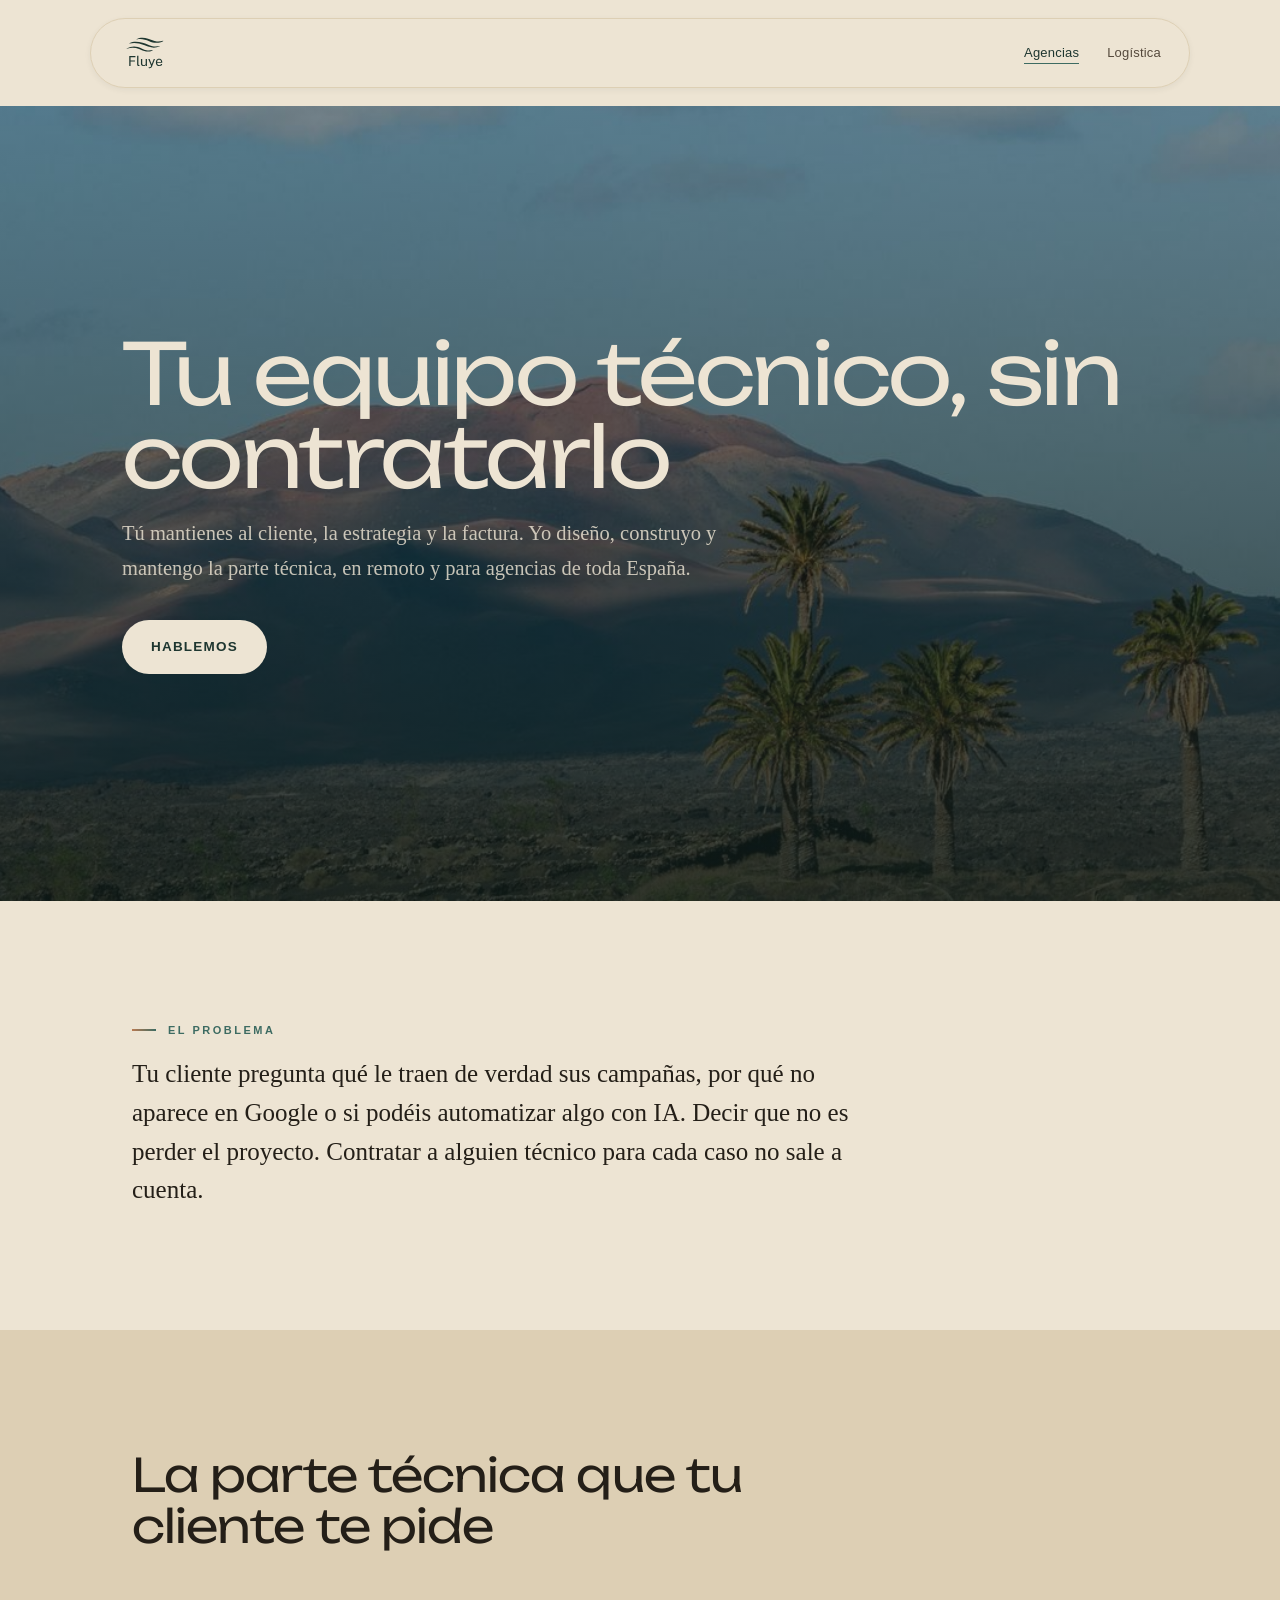
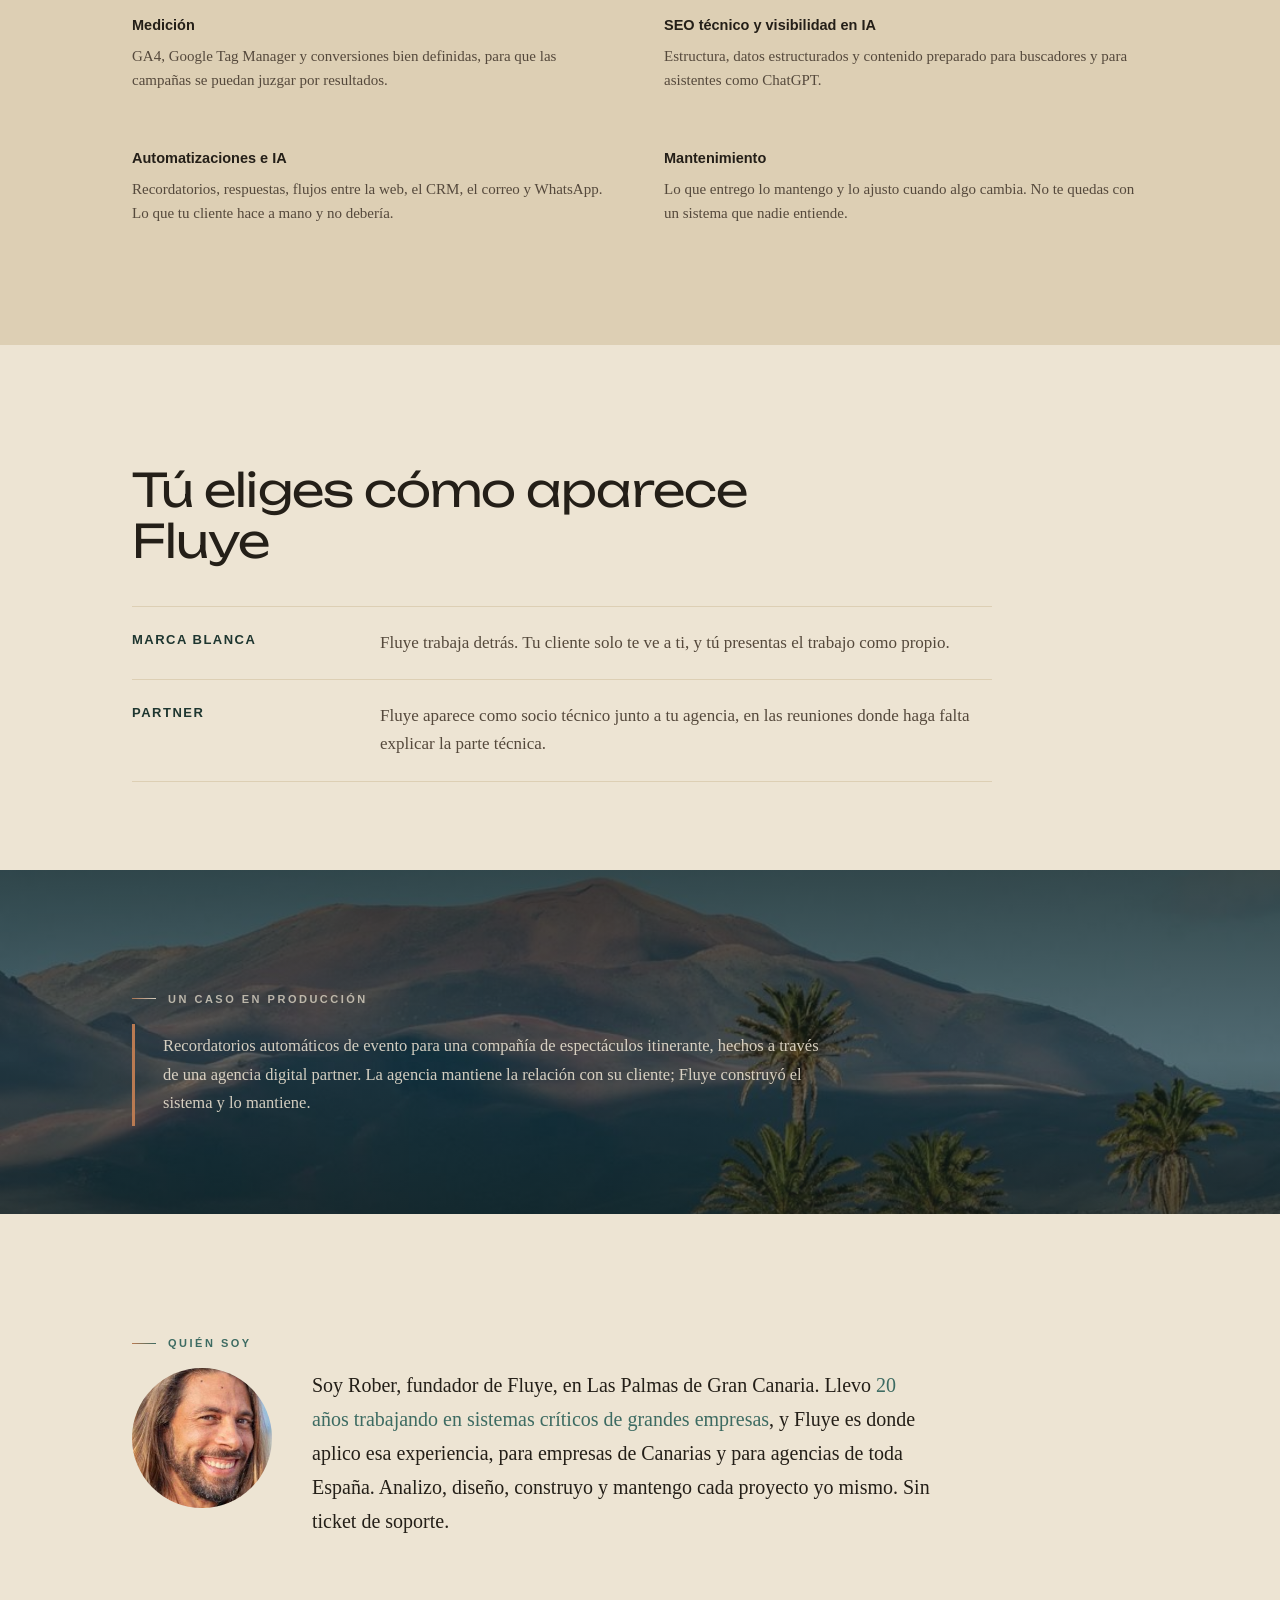
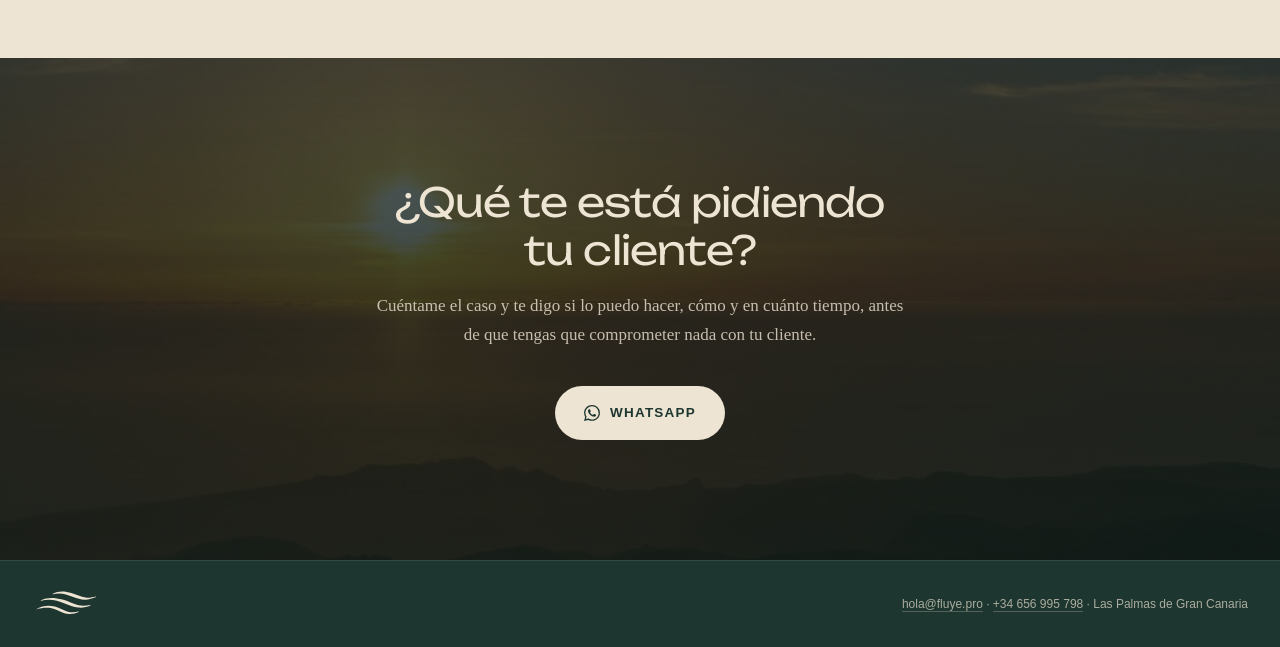
==== agencias/index.html @ 97bd22a1 "Avisos del revisor: sin promesas de vigilancia, WhatsApp de portada neutro, JSON-LD y llms.txt con a" ====
<!DOCTYPE html>
<html lang="es">
<head>
<meta charset="UTF-8">
<meta name="viewport" content="width=device-width, initial-scale=1.0">
<title>Partner técnico para agencias digitales · Fluye</title>
<meta name="description" content="Fluye es el partner técnico de agencias digitales de toda España: medición, SEO técnico, automatizaciones e IA para tus clientes, en marca blanca o como socio. Tú mantienes al cliente y la factura.">
<link rel="canonical" href="https://fluye.pro/agencias/">
<meta property="og:type" content="website">
<meta property="og:locale" content="es_ES">
<meta property="og:site_name" content="Fluye">
<meta property="og:title" content="Partner técnico para agencias digitales · Fluye">
<meta property="og:description" content="Fluye es el partner técnico de agencias digitales de toda España: medición, SEO técnico, automatizaciones e IA para tus clientes, en marca blanca o como socio. Tú mantienes al cliente y la factura.">
<meta property="og:url" content="https://fluye.pro/agencias/">
<meta property="og:image" content="https://fluye.pro/assets/fluye_og_1200x630.jpg">
<meta name="twitter:card" content="summary_large_image">
<meta name="twitter:title" content="Partner técnico para agencias digitales · Fluye">
<meta name="twitter:description" content="Fluye es el partner técnico de agencias digitales de toda España: medición, SEO técnico, automatizaciones e IA para tus clientes, en marca blanca o como socio. Tú mantienes al cliente y la factura.">
<meta name="twitter:image" content="https://fluye.pro/assets/fluye_og_1200x630.jpg">
<script type="application/ld+json">
{
  "@context": "https://schema.org",
  "@graph": [
    {
      "@type": "ProfessionalService",
      "@id": "https://fluye.pro/#fluye",
      "name": "Fluye",
      "url": "https://fluye.pro/",
      "email": "hola@fluye.pro",
      "telephone": "+34656995798",
      "address": {
        "@type": "PostalAddress",
        "addressLocality": "Las Palmas de Gran Canaria",
        "addressRegion": "Las Palmas",
        "addressCountry": "ES"
      },
      "areaServed": [
        { "@type": "City", "name": "Las Palmas de Gran Canaria" },
        { "@type": "Country", "name": "España" }
      ],
      "founder": {
        "@type": "Person",
        "name": "Rober",
        "jobTitle": "Fundador"
      },
      "description": "Fluye es socio técnico de agencias digitales de toda España (medición, SEO técnico y automatizaciones para sus clientes, en marca blanca o como socio) y automatiza procesos que dependen de correos, Excel y seguimiento manual para importadores y distribuidores en Las Palmas de Gran Canaria."
    },
    {
      "@type": "WebPage",
      "@id": "https://fluye.pro/agencias/#pagina",
      "url": "https://fluye.pro/agencias/",
      "name": "Partner técnico para agencias digitales · Fluye",
      "description": "Fluye es el partner técnico de agencias digitales de toda España: medición, SEO técnico, automatizaciones e IA para tus clientes, en marca blanca o como socio. Tú mantienes al cliente y la factura.",
      "isPartOf": {
        "@id": "https://fluye.pro/#fluye"
      },
      "inLanguage": "es"
    },
    {
      "@type": "Service",
      "name": "Partner técnico de medición, SEO técnico y automatización para agencias",
      "provider": {
        "@id": "https://fluye.pro/#fluye"
      },
      "audience": {
        "@type": "BusinessAudience",
        "audienceType": "Agencias digitales y creativas"
      },
      "areaServed": { "@type": "Country", "name": "España" },
      "description": "Medición (GA4, Google Tag Manager, conversiones), SEO técnico y visibilidad en buscadores de IA, y automatizaciones e IA para los clientes de una agencia, en marca blanca o como socio técnico. En remoto, para agencias de toda España."
    }
  ]
}
</script>
<link rel="icon" type="image/svg+xml" href="[data-uri]">
<link rel="preload" href="/assets/fonts/unbounded_latin.woff2" as="font" type="font/woff2" crossorigin>
<link rel="stylesheet" href="/assets/fluye.css">
</head>
<body>

<noscript><style>.reveal { opacity: 1; transform: none; } h2.titular .palabra, .hero h1 .palabra { opacity: 1; transform: none; }</style></noscript>

<a href="#contenido" class="skip-link">Saltar al contenido</a>

<!-- ── NAV ── -->
<nav aria-label="Principal">
  <div class="nav-pill">
    <a class="nav-logo" href="/" aria-label="Fluye, inicio">
      <svg viewBox="0 0 203 189" role="img" aria-label="Fluye">
        <g fill="currentColor">
          <path d="M44.56514,141.70276v-36.04199h22.45752l-.0249,4.03809h-17.69678v11.91406h15.90234v3.98828h-15.90234v16.10156h-4.73584Z"/>
          <path d="M79.73409,142.02697c-1.39551,0-2.52148-.19141-3.37695-.57324-.85645-.38184-1.5127-.89746-1.96924-1.5459-.45752-.64746-.76904-1.3916-.93457-2.23047-.1665-.83887-.24951-1.70703-.24951-2.60449v-30.40918h4.56152v29.95996c0,1.29688.25293,2.26855.76025,2.91699.50635.64746,1.2168,1.00488,2.13086,1.07129l1.396.02539v2.99023c-.38281.11621-.78125.21191-1.19678.28711s-.78906.1123-1.12158.1123Z"/>
          <path d="M96.98262,142.2008c-1.34619-.0166-2.61328-.21094-3.80127-.58496s-2.23926-.92676-3.15283-1.6582c-.91406-.73047-1.63281-1.64062-2.15625-2.72852-.52344-1.08887-.78516-2.35547-.78516-3.80176v-17.49707h4.61133v17.02344c0,1.67871.51904,3.04102,1.55762,4.08789s2.60498,1.57031,4.69873,1.57031c1.89404,0,3.41846-.49414,4.57373-1.4834,1.1543-.98828,1.73242-2.46289,1.73242-4.42383v-16.77441h4.58594v25.77246h-3.66406l-.47363-4.93555c-.31543,1.29688-.85156,2.34375-1.60742,3.14062-.75635.79785-1.66211,1.38379-2.7168,1.75781-1.05566.37402-2.18945.55176-3.40234.53516Z"/>
          <path d="M119.01583,149.92834c-1.5127,0-2.83301-.2168-3.96289-.64844v-2.99121l2.6416.0498c.94727.0332,1.73633-.0332,2.36816-.19922.63086-.16602,1.1377-.39062,1.52051-.67285.38184-.2832.67676-.59863.88477-.94727s.37793-.68164.51074-.99707l.89746-2.44238-10.06934-25.14941h4.66016l7.60254,19.88965,7.55273-19.88965h4.51074l-10.8418,27.7168c-.68164,1.62793-1.43359,2.89941-2.25586,3.81348-.82227.91309-1.73633,1.55371-2.74219,1.91895-1.00488.36523-2.09766.54883-3.27734.54883Z"/>
          <path d="M153.51192,142.2008c-2.39258,0-4.50391-.52344-6.33105-1.57031-1.82812-1.0459-3.25684-2.5498-4.28711-4.51074s-1.5459-4.3125-1.5459-7.05371c0-2.70898.46582-5.08496,1.39648-7.12891.92969-2.04395,2.28027-3.63867,4.0498-4.78516,1.76953-1.14746,3.90137-1.7207,6.39355-1.7207,2.42578,0,4.47754.52344,6.15625,1.57031s2.9541,2.52246,3.82617,4.4248,1.30859,4.1582,1.30859,6.7666v1.69531h-18.46973c0,1.62891.27051,3.10352.81055,4.42383.53906,1.32129,1.3584,2.37207,2.45508,3.15332s2.4834,1.17188,4.16211,1.17188c1.64551,0,3.06152-.38281,4.25-1.14648,1.1875-.76465,1.94824-1.87012,2.28027-3.31543h4.33691c-.29883,1.74512-.99316,3.21484-2.08105,4.41211-1.08789,1.19629-2.39258,2.09766-3.91309,2.7041s-3.12012.90918-4.79785.90918ZM146.03438,126.77307h14.00781c0-1.47949-.24902-2.8125-.74805-4.00098-.49805-1.1875-1.25879-2.12695-2.28027-2.81641-1.02246-.68945-2.30566-1.03418-3.85156-1.03418-1.61133,0-2.94922.38574-4.0127,1.1582-1.06348.77344-1.85254,1.76172-2.36816,2.9668-.51465,1.20508-.76367,2.44629-.74707,3.72656Z"/>
        </g>
        <g fill="currentColor">
          <path d="M35.77618,78.96692c15.30048-4.44653,29.79765-4.904,44.59571,1.39702,8.20226,3.40305,16.47227,7.95931,25.64886,8.89701,7.79786.89081,16.25961-.95713,23.23948-4.24321.60704-.28579.30121-1.20825-.35639-1.07513-7.12919,1.44317-15.08687,2.20258-22.1456.64002-10.25359-2.05249-20.0007-9.15128-30.71795-12.03399-14.15573-3.75829-27.98434-1.83209-40.64226,5.39332,0,0-.59244.31766-.401.75522.21359.48821.77916.26974.77916.26974Z"/>
          <path d="M45.52242,59.90968c18.04774-4.83083,35.12309-1.23721,52.50806,5.86421,9.63674,3.83681,19.34563,7.9548,30.14607,9.06051,9.17711,1.04398,19.15415-.94892,27.39561-4.54936.71675-.31313.36271-1.33972-.41259-1.19649-8.4051,1.55272-17.78134,2.34029-26.08359.55547-12.06137-2.35131-23.49293-9.30329-36.09483-12.57986-16.64538-4.27307-32.94312-6.23089-47.89727,1.70458,0,0-.69977.34863-.47723.83591.2483.54368.91578.30502.91578.30502Z"/>
          <path d="M71.66885,45.30294c15.71814-4.44653,30.25268-.08771,45.45468,6.2133,8.42616,3.40305,17.22349,5.88168,26.63524,5.74116,8.05919-.12032,16.77557-2.61758,23.94597-5.90366.62361-.28579.30944-1.20825-.36612-1.07513-7.3238,1.44317-15.57082,3.86303-22.82223,2.30046-10.53348-2.05249-20.67992-6.63661-31.74858-10.07317-13.80895-4.28736-28.48398-5.45334-41.48743,1.77206,0,0-.60861.31766-.41195.75522.21942.48821.80042.26974.80042.26974Z"/>
        </g>
      </svg>
    </a>
    <div class="nav-links">
      <a href="/agencias/" aria-current="page">Agencias</a>
      <a href="/logistica/">Logística</a>
    </div>
  </div>
</nav>

<!-- ── HERO ── -->
<header class="hero hero-agencias hero-sub">
  <div class="wrap hero-grid">
    <h1>Tu equipo técnico, sin contratarlo</h1>
    <p class="lead on-dark">Tú mantienes al cliente, la estrategia y la factura. Yo diseño, construyo y mantengo la parte técnica, en remoto y para agencias de toda España.</p>
    <div class="hero-botones">
      <a href="#contacto" class="btn btn-sobre-oscuro">Hablemos</a>
    </div>
  </div>
</header>

<main id="contenido">

<!-- ── EL PROBLEMA ── -->
<section class="seccion seccion-clara">
  <div class="wrap reveal">
    <h2 class="eyebrow">El problema</h2>
    <p class="problema-texto">Tu cliente pregunta qué le traen de verdad sus campañas, por qué no aparece en Google o si podéis automatizar algo con IA. Decir que no es perder el proyecto. Contratar a alguien técnico para cada caso no sale a cuenta.</p>
  </div>
</section>

<!-- ── QUÉ HACEMOS ── -->
<section class="seccion seccion-elevada" id="que-hacemos">
  <div class="wrap reveal">
    <h2 class="titular">La parte técnica que tu cliente te pide</h2>
    <div class="funciones-lista">
          <div class="funcion-item">
            <h3>Medición</h3>
            <p>GA4, Google Tag Manager y conversiones bien definidas, para que las campañas se puedan juzgar por resultados.</p>
          </div>
          <div class="funcion-item">
            <h3>SEO técnico y visibilidad en IA</h3>
            <p>Estructura, datos estructurados y contenido preparado para buscadores y para asistentes como ChatGPT.</p>
          </div>
          <div class="funcion-item">
            <h3>Automatizaciones e IA</h3>
            <p>Recordatorios, respuestas, flujos entre la web, el CRM, el correo y WhatsApp. Lo que tu cliente hace a mano y no debería.</p>
          </div>
          <div class="funcion-item">
            <h3>Mantenimiento</h3>
            <p>Lo que entrego lo mantengo y lo ajusto cuando algo cambia. No te quedas con un sistema que nadie entiende.</p>
          </div>
    </div>
  </div>
</section>

<!-- ── DOS FORMAS ── -->
<section class="seccion-cerrada seccion-clara">
  <div class="wrap reveal">
    <h2 class="titular">Tú eliges cómo aparece Fluye</h2>
    <div class="modalidades">
      <div class="modalidad"><h3>Marca blanca</h3><p>Fluye trabaja detrás. Tu cliente solo te ve a ti, y tú presentas el trabajo como propio.</p></div>
      <div class="modalidad"><h3>Partner</h3><p>Fluye aparece como socio técnico junto a tu agencia, en las reuniones donde haga falta explicar la parte técnica.</p></div>
    </div>
  </div>
</section>

<!-- ── CASO EN PRODUCCIÓN ── -->
<section class="seccion-cerrada seccion-elevada fondo-timanfaya">
  <div class="wrap reveal">
    <h2 class="eyebrow on-dark">Un caso en producción</h2>
    <div class="b2b-card">
      <p>Recordatorios automáticos de evento para una compañía de espectáculos itinerante, hechos a través de una agencia digital partner. La agencia mantiene la relación con su cliente; Fluye construyó el sistema y lo mantiene.</p>
    </div>
  </div>
</section>

<!-- ── QUIÉN SOY ── -->
<section class="seccion seccion-clara">
  <div class="wrap reveal">
    <h2 class="eyebrow">Quién soy</h2>
    <div class="quienes-grid">
      <img class="quienes-foto" src="/assets/rober_fundador.jpg" alt="Rober, fundador de Fluye" width="140" height="140" loading="lazy">
      <div>
        <p class="quienes-texto">Soy Rober, fundador de Fluye, en Las Palmas de Gran Canaria. Llevo <strong>20 años trabajando en sistemas críticos de grandes empresas</strong>, y Fluye es donde aplico esa experiencia, para empresas de Canarias y para agencias de toda España. Analizo, diseño, construyo y mantengo cada proyecto yo mismo. Sin ticket de soporte.</p>
      </div>
    </div>
  </div>
</section>

<!-- ── CTA FINAL ── -->
<section class="seccion seccion-oscura cta-final" id="contacto">
  <div class="wrap cta-final-inner reveal">
    <h2>¿Qué te está pidiendo tu cliente?</h2>
    <p>Cuéntame el caso y te digo si lo puedo hacer, cómo y en cuánto tiempo, antes de que tengas que comprometer nada con tu cliente.</p>
    <div class="cta-botones">
      <a href="https://wa.me/34656995798?text=Hola%20Rober%2C%20tengo%20una%20agencia%20y%20vengo%20de%20la%20p%C3%A1gina%20de%20agencias%20de%20Fluye.%20Me%20interesa%20la%20parte%20de%3A%20" class="btn btn-sobre-oscuro">
        <svg width="16" height="16" viewBox="0 0 24 24" fill="currentColor"><path d="M17.472 14.382c-.297-.149-1.758-.867-2.03-.967-.273-.099-.471-.148-.67.15-.197.297-.767.966-.94 1.164-.173.199-.347.223-.644.075-.297-.15-1.255-.463-2.39-1.475-.883-.788-1.48-1.761-1.653-2.059-.173-.297-.018-.458.13-.606.134-.133.298-.347.446-.52.149-.174.198-.298.298-.497.099-.198.05-.371-.025-.52-.075-.149-.669-1.612-.916-2.207-.242-.579-.487-.5-.669-.51-.173-.008-.371-.01-.57-.01-.198 0-.52.074-.792.372-.272.297-1.04 1.016-1.04 2.479 0 1.462 1.065 2.875 1.213 3.074.149.198 2.096 3.2 5.077 4.487.709.306 1.262.489 1.694.625.712.227 1.36.195 1.871.118.571-.085 1.758-.719 2.006-1.413.248-.694.248-1.289.173-1.413-.074-.124-.272-.198-.57-.347m-5.421 7.403h-.004a9.87 9.87 0 01-5.031-1.378l-.361-.214-3.741.982.998-3.648-.235-.374a9.86 9.86 0 01-1.51-5.26c.001-5.45 4.436-9.884 9.888-9.884 2.64 0 5.122 1.03 6.988 2.898a9.825 9.825 0 012.893 6.994c-.003 5.45-4.437 9.884-9.885 9.884m8.413-18.297A11.815 11.815 0 0012.05 0C5.495 0 .16 5.335.157 11.892c0 2.096.547 4.142 1.588 5.945L.057 24l6.305-1.654a11.882 11.882 0 005.683 1.448h.005c6.554 0 11.89-5.335 11.893-11.893a11.821 11.821 0 00-3.48-8.413Z"/></svg>
        WhatsApp
      </a>
    </div>
  </div>
</section>

</main>

<!-- ── FOOTER ── -->
<footer>
  <div class="footer-marca">
    <div class="footer-logo">
      <svg viewBox="25 38 150 58" role="img" aria-label="Fluye">
        <g fill="currentColor">
          <path d="M35.77618,78.96692c15.30048-4.44653,29.79765-4.904,44.59571,1.39702,8.20226,3.40305,16.47227,7.95931,25.64886,8.89701,7.79786.89081,16.25961-.95713,23.23948-4.24321.60704-.28579.30121-1.20825-.35639-1.07513-7.12919,1.44317-15.08687,2.20258-22.1456.64002-10.25359-2.05249-20.0007-9.15128-30.71795-12.03399-14.15573-3.75829-27.98434-1.83209-40.64226,5.39332,0,0-.59244.31766-.401.75522.21359.48821.77916.26974.77916.26974Z"/>
          <path d="M45.52242,59.90968c18.04774-4.83083,35.12309-1.23721,52.50806,5.86421,9.63674,3.83681,19.34563,7.9548,30.14607,9.06051,9.17711,1.04398,19.15415-.94892,27.39561-4.54936.71675-.31313.36271-1.33972-.41259-1.19649-8.4051,1.55272-17.78134,2.34029-26.08359.55547-12.06137-2.35131-23.49293-9.30329-36.09483-12.57986-16.64538-4.27307-32.94312-6.23089-47.89727,1.70458,0,0-.69977.34863-.47723.83591.2483.54368.91578.30502.91578.30502Z"/>
          <path d="M71.66885,45.30294c15.71814-4.44653,30.25268-.08771,45.45468,6.2133,8.42616,3.40305,17.22349,5.88168,26.63524,5.74116,8.05919-.12032,16.77557-2.61758,23.94597-5.90366.62361-.28579.30944-1.20825-.36612-1.07513-7.3238,1.44317-15.57082,3.86303-22.82223,2.30046-10.53348-2.05249-20.67992-6.63661-31.74858-10.07317-13.80895-4.28736-28.48398-5.45334-41.48743,1.77206,0,0-.60861.31766-.41195.75522.21942.48821.80042.26974.80042.26974Z"/>
        </g>
      </svg>
    </div>
  </div>
  <div class="footer-texto">
    <div><a href="mailto:hola@fluye.pro">hola@fluye.pro</a> · <a href="https://wa.me/34656995798?text=Hola%20Rober%2C%20te%20escribo%20desde%20la%20p%C3%A1gina%20de%20agencias%20de%20Fluye.">+34 656 995 798</a> · Las Palmas de Gran Canaria</div>
  </div>
</footer>

<script src="/assets/fluye.js"></script>
</body>
</html>
---- assets/fluye.css ----
/* Unbounded servida desde el propio sitio (7 nov 2026): sin peticiones a
   Google Fonts. Fuente variable; licencia en assets/fonts/OFL.txt. */
@font-face {
  font-family: 'Unbounded';
  font-style: normal;
  font-weight: 300 350;
  font-display: swap;
  src: url(/assets/fonts/unbounded_latin.woff2) format('woff2');
  unicode-range: U+0000-00FF, U+0131, U+0152-0153, U+02BB-02BC, U+02C6, U+02DA, U+02DC, U+0304, U+0308, U+0329, U+2000-206F, U+20AC, U+2122, U+2191, U+2193, U+2212, U+2215, U+FEFF, U+FFFD;
}
@font-face {
  font-family: 'Unbounded';
  font-style: normal;
  font-weight: 300 350;
  font-display: swap;
  src: url(/assets/fonts/unbounded_latin_ext.woff2) format('woff2');
  unicode-range: U+0100-02BA, U+02BD-02C5, U+02C7-02CC, U+02CE-02D7, U+02DD-02FF, U+0304, U+0308, U+0329, U+1D00-1DBF, U+1E00-1E9F, U+1EF2-1EFF, U+2020, U+20A0-20AB, U+20AD-20C4, U+2113, U+2C60-2C7F, U+A720-A7FF;
}

* { margin: 0; padding: 0; box-sizing: border-box; }

:root {
  --verde: #3D6B62;
  --verde-oscuro: #1E3630;
  --verde-suave: #6B9186;
  --verde-tenue: #E6EDE8;
  --crema: #EDE4D3;
  --crema-oscuro: #DDCFB4;
  --blanco: #FFFFFF;
  --texto: #241F18;
  --texto-suave: #55493C;
  --sol: #B97A52;
  --sombra: 0 2px 6px rgba(30,54,48,0.06);
  --sombra-alta: 0 14px 32px rgba(30,54,48,0.14);
  --serif: 'Iowan Old Style', 'Palatino Linotype', Palatino, Georgia, 'Times New Roman', serif;
  --sans: -apple-system, 'Segoe UI', Roboto, 'Helvetica Neue', Arial, sans-serif;
  --display: 'Unbounded', var(--sans);
  --radio: 10px;
}

html { scroll-behavior: smooth; }

body {
  font-family: var(--serif);
  background: var(--crema);
  color: var(--texto);
  line-height: 1.65;
  -webkit-font-smoothing: antialiased;
}

img, svg { display: block; max-width: 100%; }
a { color: inherit; }

.visually-hidden {
  position: absolute;
  width: 1px; height: 1px;
  overflow: hidden;
  clip: rect(0 0 0 0);
  white-space: nowrap;
}

.skip-link {
  position: absolute;
  top: -48px;
  left: 12px;
  background: var(--verde-oscuro);
  color: var(--crema);
  font-family: var(--sans);
  font-size: 13px;
  padding: 10px 16px;
  border-radius: 8px;
  z-index: 999;
  transition: top 0.2s;
}
.skip-link:focus { top: 12px; }

:focus-visible {
  outline: 2px solid var(--verde-suave);
  outline-offset: 3px;
}

@media (prefers-reduced-motion: reduce) {
  html { scroll-behavior: auto; }
  * { animation-duration: 0.001ms !important; animation-iteration-count: 1 !important; transition-duration: 0.001ms !important; }
}

/* ── REVELADO AL SCROLL ── */
.reveal {
  opacity: 0;
  transform: translateY(18px);
  transition: opacity 0.5s cubic-bezier(0.22, 1, 0.36, 1), transform 0.5s cubic-bezier(0.22, 1, 0.36, 1);
}
.reveal.visible { opacity: 1; transform: translateY(0); }

/* ── UTIL ── */
.eyebrow {
  display: flex;
  align-items: center;
  gap: 12px;
  font-family: var(--sans);
  font-size: 11px;
  font-weight: 700;
  text-transform: uppercase;
  letter-spacing: 2.5px;
  color: var(--verde);
  margin-bottom: 16px;
}
.eyebrow::before {
  content: '';
  display: block;
  width: 24px;
  height: 1.5px;
  flex-shrink: 0;
  background: linear-gradient(90deg, var(--sol), var(--verde));
}
.eyebrow.on-dark { color: rgba(237,228,211,0.72); }
.eyebrow.on-dark::before { background: linear-gradient(90deg, var(--sol), var(--crema)); opacity: 0.85; }

.wrap {
  max-width: 1080px;
  margin: 0 auto;
  padding: 0 32px;
}

h1, h2, h3 { font-weight: normal; }

h2.titular {
  font-family: var(--display);
  font-weight: 350;
  font-size: clamp(30px, 4vw, 46px);
  line-height: 1.1;
  letter-spacing: -0.02em;
  color: var(--texto);
  max-width: 620px;
}
h2.titular.on-dark { color: var(--crema); }

/* ── ANIMACIÓN DE TEXTO AL HACER SCROLL ── */
/* Los h2.titular se dividen en palabras (ver script al final del body) que se
   revelan con stagger cuando la sección entra en viewport — eco del efecto de
   Anima ("We are your pa..." apareciendo progresivamente). Reutiliza el mismo
   IntersectionObserver que ya movía .reveal, no es un sistema aparte.
   Decisión 12 ago 2026. */
h2.titular .palabra,
.hero h1 .palabra {
  display: inline-block;
  opacity: 0;
  transform: translateY(20px);
  transition: opacity 0.75s cubic-bezier(0.22, 1, 0.36, 1), transform 0.75s cubic-bezier(0.22, 1, 0.36, 1);
}
h2.titular.visible .palabra,
.hero h1.visible .palabra {
  opacity: 1;
  transform: translateY(0);
}

.lead {
  font-family: var(--serif);
  font-size: clamp(18px, 1.7vw, 20.5px);
  color: var(--texto-suave);
  line-height: 1.7;
  max-width: 560px;
  margin-top: 18px;
}
.lead.on-dark { color: rgba(237,228,211,0.82); }

/* ── BOTONES ── */
.btn {
  display: inline-flex;
  align-items: center;
  gap: 10px;
  font-family: var(--sans);
  font-size: 13.5px;
  font-weight: 700;
  text-transform: uppercase;
  letter-spacing: 1.2px;
  padding: 15px 28px;
  border-radius: 999px;
  text-decoration: none;
  border: 1px solid transparent;
  transition: background 0.15s ease, border-color 0.15s ease;
  cursor: pointer;
  white-space: nowrap;
}

.btn-primario {
  background: var(--verde-oscuro);
  color: var(--crema);
}
.btn-primario:hover { background: var(--verde); }

.btn-sobre-oscuro {
  background: var(--crema);
  color: var(--verde-oscuro);
}
.btn-sobre-oscuro:hover { background: #ffffff; }

.btn-fantasma {
  background: transparent;
  color: var(--verde-oscuro);
  border-color: var(--crema-oscuro);
}
.btn-fantasma:hover { border-color: var(--verde); background: var(--verde-tenue); }

.btn-fantasma.on-dark {
  color: var(--crema);
  border-color: rgba(237,228,211,0.3);
}
.btn-fantasma.on-dark:hover { border-color: var(--crema); background: rgba(237,228,211,0.08); }

/* ── NAV ── */
nav {
  position: sticky;
  top: 0;
  z-index: 100;
  padding: 18px 24px;
}

.nav-pill {
  max-width: 1100px;
  margin: 0 auto;
  background: var(--crema);
  border: 1px solid var(--crema-oscuro);
  border-radius: 999px;
  box-shadow: var(--sombra);
  padding: 8px 10px 8px 26px;
  display: flex;
  align-items: center;
  justify-content: space-between;
  gap: 24px;
}

.nav-logo svg { height: 52px; width: auto; color: var(--verde-oscuro); }

.nav-links {
  display: flex;
  align-items: center;
  gap: 28px;
  font-family: var(--sans);
  font-size: 13px;
  letter-spacing: 0.2px;
}
.nav-links a {
  text-decoration: none;
  color: var(--texto-suave);
  transition: color 0.15s ease;
}
.nav-links a:hover { color: var(--verde-oscuro); }


/* ── HERO ── */
/* Foto real de Rober: mar en calma, Orquilla (El Hierro). Origen: 05_fluye/brand/img/orchilla.jpg */
.hero {
  background: url('hero_orchilla.jpg');
  background-size: cover;
  background-position: center 40%;
  /* Llena la pantalla restante bajo el nav (que mide ~105px en escritorio
     tras pasar a píldora flotante el 12 ago con logo más grande; ver el
     ajuste equivalente para el nav más bajo de móvil más abajo), centrado
     verticalmente para que se vea foto arriba y abajo del texto. */
  min-height: calc(100vh - 105px);
  min-height: calc(100svh - 105px);
  display: flex;
  align-items: center;
  padding: 48px 0;
  position: relative;
  overflow: hidden;
}

.hero::after {
  content: '';
  position: absolute;
  inset: 0;
  background: linear-gradient(0deg, rgba(15,28,25,0.82) 0%, rgba(15,28,25,0.58) 55%, rgba(15,28,25,0.42) 100%);
  pointer-events: none;
}

.hero-grid {
  position: relative;
  z-index: 1;
  max-width: 1100px;
}

.hero h1 {
  font-family: var(--display);
  font-weight: 350;
  font-size: clamp(44px, 8.6vw, 122px);
  line-height: 0.98;
  letter-spacing: -0.03em;
  color: var(--crema);
  max-width: 100%;
}

.hero .lead {
  max-width: 620px;
}

/* Pantallas muy bajas (ventana pequeña, portátil en una franja estrecha):
   red de seguridad para que el texto nunca se apriete demasiado. */
@media (max-height: 560px) {
  .hero h1 { font-size: clamp(32px, 6vw, 56px); line-height: 1; }
  .hero .lead { font-size: 15px; margin-top: 10px; }
  .hero-botones { margin-top: 18px; }
}

.hero-botones {
  display: flex;
  gap: 14px;
  flex-wrap: wrap;
  margin-top: 34px;
}

/* ── ANTES / DESPUÉS (visual del hero) ── */
.bandeja {
  background: var(--crema);
  border-radius: 16px;
  box-shadow: var(--sombra-alta);
  max-width: 400px;
  margin: 0 auto;
  overflow: hidden;
}

.bandeja-panel { padding: 26px 28px; }

.bandeja-antes { border-bottom: 1px solid var(--crema-oscuro); }

.bandeja-momento {
  font-family: var(--sans);
  font-size: 10.5px;
  font-weight: 700;
  text-transform: uppercase;
  letter-spacing: 1.8px;
  color: var(--texto-suave);
  opacity: 0.7;
  margin-bottom: 10px;
}

.bandeja-cifra {
  font-family: var(--serif);
  font-size: 23px;
  line-height: 1.3;
  margin-bottom: 16px;
}
.bandeja-antes .bandeja-cifra { color: var(--texto-suave); }
.bandeja-despues .bandeja-cifra { color: var(--verde); }

.bandeja-lista {
  display: flex;
  flex-direction: column;
}

.bandeja-item {
  font-family: var(--sans);
  font-size: 13px;
  color: var(--texto-suave);
  line-height: 1.5;
  padding: 9px 0;
  border-top: 1px solid var(--crema-oscuro);
}
.bandeja-item:first-child { border-top: none; padding-top: 0; }

.bandeja-mas {
  font-family: var(--sans);
  font-size: 11.5px;
  color: var(--texto-suave);
  opacity: 0.55;
  padding-top: 8px;
}

.bandeja-despues .bandeja-item.resuelto { color: var(--verde); }
.bandeja-despues .bandeja-item.pendiente { color: var(--texto); font-weight: 700; }

/* ── SECCIONES ── */
.seccion { padding: 120px 0; }
.seccion-cerrada { padding: 120px 0 88px; }

.seccion-oscura { background: var(--verde-oscuro); }
.seccion-clara { background: var(--crema); }
.seccion-elevada { background: var(--crema-oscuro); }

/* ── PROBLEMA ── */
.problema-texto {
  font-family: var(--serif);
  font-size: clamp(20px, 2.2vw, 25px);
  line-height: 1.55;
  color: var(--texto);
  max-width: 720px;
}

/* ── PARA QUIÉN ── */
.para-quien {
  border-left: 3px solid var(--verde);
  padding: 8px 0 8px 28px;
}
.para-quien p:not(.eyebrow) {
  font-family: var(--serif);
  font-size: 20px;
  color: var(--texto);
  line-height: 1.6;
  max-width: 640px;
}

/* ── CÓMO TRABAJAMOS ── */
/* Foto real de Rober: cascada, Inagua (Gran Canaria). Origen: 05_fluye/brand/img/inagua_cascada.jpg.
   Mismo tratamiento que el hero (foto a sangre completa + overlay oscuro) para romper el tramo
   de secciones de solo texto — decisión 12 ago 2026 tras feedback de Rober de falta de dinamismo. */
.fondo-cascada {
  background: url('cascada_inagua.jpg');
  background-size: cover;
  background-position: center 65%;
  position: relative;
  overflow: hidden;
}
.fondo-cascada::before {
  content: '';
  position: absolute;
  inset: 0;
  background: linear-gradient(180deg, rgba(15,28,25,0.72) 0%, rgba(15,28,25,0.5) 55%, rgba(15,28,25,0.68) 100%);
  pointer-events: none;
}
.fondo-cascada .wrap { position: relative; z-index: 1; }

.pasos-grid {
  display: grid;
  grid-template-columns: repeat(3, 1fr);
  gap: 52px;
  margin-top: 56px;
}

.paso-numero {
  font-family: var(--serif);
  font-size: 56px;
  color: rgba(237,228,211,0.18);
  line-height: 1;
  margin-bottom: 14px;
}

.paso h3 {
  font-family: var(--sans);
  font-size: 12px;
  font-weight: 700;
  text-transform: uppercase;
  letter-spacing: 1.8px;
  color: var(--crema);
  margin-bottom: 10px;
}

.paso p {
  font-family: var(--serif);
  font-size: 15.5px;
  color: rgba(237,228,211,0.8);
  line-height: 1.65;
  max-width: 280px;
}

/* ── CASO CONCRETO: TURISMO ── */
/* Foto real: playa de Papagayo (Lanzarote) — panel lateral, no fondo a sangre completa,
   porque esta sección ya tiene bastante contenido (chips + 4 funciones) y ponerle overlay
   oscuro encima habría obligado a re-oscurecer cada elemento hijo. Decisión 12 ago 2026. */
.turismo-grid {
  display: grid;
  grid-template-columns: 1.15fr 0.85fr;
  gap: 56px;
  align-items: start;
}
.turismo-foto {
  background: url('playa_papagayo.jpg');
  background-size: cover;
  background-position: center;
  aspect-ratio: 4 / 5;
  border-radius: 20px;
  box-shadow: var(--sombra-alta);
}
.chips {
  display: flex;
  flex-wrap: wrap;
  gap: 8px;
  margin: 20px 0 8px;
}
.chip {
  font-family: var(--sans);
  font-size: 12px;
  color: var(--verde);
  border: 1px solid var(--crema-oscuro);
  border-radius: var(--radio);
  padding: 6px 13px;
}

.funciones-lista {
  display: grid;
  grid-template-columns: repeat(2, 1fr);
  gap: 36px 48px;
  margin-top: 44px;
}

.funcion-item { border-top: 1px solid var(--crema-oscuro); padding-top: 18px; }
.funcion-item svg { width: 20px; height: 20px; color: var(--verde); margin-bottom: 12px; }

.funcion-item h3 {
  font-family: var(--sans);
  font-size: 14.5px;
  font-weight: 700;
  color: var(--texto);
  margin-bottom: 6px;
}
.funcion-item p {
  font-family: var(--serif);
  font-size: 15px;
  color: var(--texto-suave);
  line-height: 1.6;
}

/* ── PRICING ── */
.piloto-bloque {
  background: var(--verde-oscuro);
  border-radius: var(--radio);
  padding: 30px 34px;
  margin-bottom: 28px;
  display: flex;
  align-items: center;
  justify-content: space-between;
  gap: 24px;
  flex-wrap: wrap;
}
.piloto-texto h3 {
  font-family: var(--sans);
  font-size: 11px;
  font-weight: 700;
  text-transform: uppercase;
  letter-spacing: 2px;
  color: rgba(237,228,211,0.6);
  margin-bottom: 10px;
}
.piloto-texto p {
  font-family: var(--serif);
  font-size: 16px;
  color: var(--crema);
  line-height: 1.6;
  max-width: 480px;
}
.piloto-precio {
  font-family: var(--sans);
  font-size: 15px;
  font-weight: 700;
  color: var(--crema);
  background: rgba(237,228,211,0.1);
  border: 1px solid rgba(237,228,211,0.22);
  border-radius: var(--radio);
  padding: 12px 22px;
  white-space: nowrap;
}

.pricing-grid {
  display: grid;
  grid-template-columns: repeat(3, 1fr);
  gap: 18px;
}

.tier {
  background: var(--blanco);
  border-radius: var(--radio);
  padding: 30px 26px;
  display: flex;
  flex-direction: column;
  gap: 8px;
  box-shadow: var(--sombra);
}

.tier.destacado {
  background: var(--verde-oscuro);
  position: relative;
}

.tier-badge {
  font-family: var(--sans);
  font-size: 9.5px;
  font-weight: 700;
  text-transform: uppercase;
  letter-spacing: 1.5px;
  color: var(--verde-oscuro);
  background: var(--crema);
  padding: 5px 11px;
  border-radius: 6px;
  display: inline-block;
  width: fit-content;
  margin-bottom: 4px;
}

.tier-nombre {
  font-family: var(--sans);
  font-size: 11px;
  font-weight: 700;
  text-transform: uppercase;
  letter-spacing: 2px;
  color: var(--verde);
}
.tier.destacado .tier-nombre { color: rgba(237,228,211,0.6); }

.tier-setup {
  font-family: var(--serif);
  font-size: 26px;
  color: var(--texto);
  margin-top: 6px;
  line-height: 1;
}
.tier.destacado .tier-setup { color: var(--crema); }

.tier-setup span {
  font-family: var(--sans);
  font-size: 12px;
  color: var(--texto-suave);
}
.tier.destacado .tier-setup span { color: rgba(237,228,211,0.68); }

.tier-mensual {
  font-family: var(--sans);
  font-size: 15px;
  font-weight: 700;
  color: var(--verde);
}
.tier.destacado .tier-mensual { color: var(--crema); }

.tier-para {
  font-family: var(--serif);
  font-size: 13.5px;
  color: var(--texto-suave);
  line-height: 1.55;
  margin-top: 10px;
  padding-top: 12px;
  border-top: 1px solid var(--crema-oscuro);
}
.tier.destacado .tier-para {
  color: rgba(237,228,211,0.72);
  border-top-color: rgba(237,228,211,0.16);
}

.nota-api {
  font-family: var(--sans);
  font-size: 13px;
  color: var(--texto-suave);
  line-height: 1.6;
  margin-top: 26px;
  padding: 16px 20px;
  background: var(--crema-oscuro);
  border-radius: var(--radio);
}

/* ── B2B ── */
.b2b-card {
  border-left: 3px solid var(--verde);
  padding: 8px 0 8px 28px;
}
.b2b-card p {
  font-family: var(--serif);
  font-size: 16.5px;
  color: var(--texto-suave);
  line-height: 1.75;
  max-width: 660px;
}
.b2b-card p + p { margin-top: 14px; }

/* Foto real: Timanfaya (Lanzarote). Mismo tratamiento que .fondo-cascada —
   sección corta (solo eyebrow + card), admite fondo a sangre completa sin
   tener que re-oscurecer media docena de elementos hijo. Decisión 12 ago 2026. */
.fondo-timanfaya {
  background: url('volcan_timanfaya.jpg');
  background-size: cover;
  background-position: center 60%;
  position: relative;
  overflow: hidden;
}
.fondo-timanfaya::before {
  content: '';
  position: absolute;
  inset: 0;
  background: linear-gradient(180deg, rgba(15,28,25,0.75) 0%, rgba(15,28,25,0.55) 55%, rgba(15,28,25,0.72) 100%);
  pointer-events: none;
}
.fondo-timanfaya .wrap { position: relative; z-index: 1; }
.fondo-timanfaya .b2b-card { border-left-color: var(--sol); }
.fondo-timanfaya .b2b-card p { color: rgba(237,228,211,0.88); }

/* ── QUIÉNES SOMOS ── */
.quienes-grid {
  display: grid;
  grid-template-columns: auto 1fr;
  gap: 40px;
  align-items: start;
}
.quienes-foto {
  width: 140px;
  height: 140px;
  border-radius: 50%;
  object-fit: cover;
  object-position: center 78%;
  flex-shrink: 0;
}
.quienes-texto {
  font-family: var(--serif);
  font-size: 20px;
  color: var(--texto);
  line-height: 1.7;
  max-width: 620px;
}
.quienes-texto strong { font-weight: normal; color: var(--verde); }
@media (max-width: 640px) {
  .quienes-grid { grid-template-columns: 1fr; }
  .quienes-foto { width: 110px; height: 110px; }
}

/* ── RESPIRO VISUAL: FOTO A SANGRE COMPLETA ── */
/* Foto real de Rober: pinar, Inagua (Gran Canaria). Origen: 05_fluye/brand/img/inagua_pinar.jpg.
   Banda a sangre completa sin texto, entre "El problema" y "Para quién" — separada a propósito
   de la sección "Cómo trabajamos" (que tiene su propia foto de fondo) para que no queden dos
   fotos pegadas. Decisión 12 ago 2026 tras feedback de Rober ("queda raro justo encima de la
   otra foto"); mismo recurso que se probó una vez con el_fronton_ola.jpg (aquella vez se retiró
   por la foto/posición en concreto, no por la técnica). */
.franja-foto {
  height: clamp(180px, 26vw, 320px);
  background: url('pinar_inagua.jpg');
  background-size: cover;
  background-position: center 55%;
}

/* ── CTA FINAL ── */
/* Atardecer en Garajonay (La Gomera): eco visual del hero, mismo mar/luz de Canarias */
.cta-final {
  background-image: linear-gradient(0deg, rgba(15,28,25,0.88) 0%, rgba(15,28,25,0.72) 100%), url('atardecer_garajonay.jpg');
  background-size: cover;
  background-position: center;
  text-align: center;
}
.cta-final-inner { max-width: 600px; margin: 0 auto; }

.cta-final h2 {
  font-family: var(--display);
  font-weight: 350;
  font-size: clamp(28px, 3.8vw, 40px);
  color: var(--crema);
  line-height: 1.2;
  letter-spacing: -0.02em;
  margin-bottom: 18px;
}

.cta-final p {
  font-family: var(--serif);
  font-size: 17px;
  color: rgba(237,228,211,0.8);
  line-height: 1.7;
  margin-bottom: 36px;
}

.cta-botones {
  display: flex;
  gap: 16px;
  justify-content: center;
  flex-wrap: wrap;
}

/* ── FOOTER ── */
footer {
  background: var(--verde-oscuro);
  border-top: 1px solid rgba(237,228,211,0.1);
  padding: 30px 32px;
  display: flex;
  align-items: center;
  justify-content: space-between;
  gap: 16px;
  flex-wrap: wrap;
}

.footer-marca { display: flex; align-items: center; gap: 12px; }
.footer-logo svg { height: 26px; width: auto; color: var(--crema); }
.footer-marca span {
  font-family: var(--sans);
  font-size: 12.5px;
  color: rgba(237,228,211,0.68);
}

.footer-texto {
  font-family: var(--sans);
  font-size: 12px;
  color: rgba(237,228,211,0.68);
  text-align: right;
  line-height: 1.7;
}
.footer-texto a { text-decoration: none; border-bottom: 1px solid rgba(237,228,211,0.25); }
.footer-texto a:hover { border-color: rgba(237,228,211,0.6); }

.icono { fill: none; stroke: currentColor; stroke-width: 1.6; stroke-linecap: round; stroke-linejoin: round; }

/* ── RESPONSIVE ── */
@media (max-width: 900px) {
  .funciones-lista { grid-template-columns: 1fr; }
  .pasos-grid { grid-template-columns: 1fr; gap: 36px; }
  .pricing-grid { grid-template-columns: 1fr; }
  .turismo-grid { grid-template-columns: 1fr; }
  .turismo-foto { aspect-ratio: 16 / 10; order: -1; }
}

/* 1 oct 2026: sin botón CTA en el nav (duplicaba el del hero); los enlaces a
   las landings se ven también en móvil, más compactos. */
.nav-pill { padding-right: 28px; }
@media (max-width: 760px) {
  .nav-links { gap: 16px; font-size: 13px; }
}
@media (max-width: 400px) {
  .nav-pill { padding-right: 16px; gap: 12px; }
  .nav-links { gap: 12px; font-size: 12.5px; }
}

@media (max-width: 640px) {
  nav { padding: 14px 16px; }
  .nav-pill { padding: 6px 18px; }
  .nav-logo svg { height: 38px; }
  .wrap { padding: 0 20px; }
  .hero { padding: 40px 0; min-height: calc(100vh - 85px); min-height: calc(100svh - 85px); }
  .seccion, .seccion-cerrada { padding: 72px 0; }
  .piloto-bloque { flex-direction: column; align-items: flex-start; }
  footer { flex-direction: column; text-align: center; }
  .footer-texto { text-align: center; }
  .cta-botones { flex-direction: column; align-items: stretch; }
  .cta-botones .btn { justify-content: center; }
  .bandeja { max-width: 100%; }
}

/* ══ AÑADIDO 1 oct 2026: paso a varias páginas (portada abierta + /logistica/ /agencias/ /turismo/) ══ */

/* Hero por página: misma estructura, otra foto de Rober */
.hero-logistica { background-image: url('carretera_timanfaya.jpg'); background-position: center 70%; }
.hero-agencias { background-image: url('volcan_timanfaya.jpg'); background-position: center 60%; }
.hero-turismo { background-image: url('playa_papagayo.jpg'); background-position: center 55%; }
.hero-logistica, .hero-agencias, .hero-turismo { background-size: cover; }
/* Titulares de hero más largos en subpáginas: escala algo menor */
.hero-sub h1 { font-size: clamp(40px, 6.6vw, 92px); }

.nav-logo { text-decoration: none; color: inherit; }
.nav-links a[aria-current="page"] { color: var(--verde-oscuro); border-bottom: 1px solid var(--verde); }

/* ── ANTES / DESPUÉS (portada) ── filas tipográficas, sin tarjetas */
.antes-despues { margin-top: 48px; max-width: 900px; }
.ad-fila {
  display: grid;
  grid-template-columns: 1fr 28px 1fr;
  gap: 18px;
  align-items: baseline;
  padding: 18px 0;
  border-top: 1px solid var(--crema-oscuro);
}
.ad-fila:last-child { border-bottom: 1px solid var(--crema-oscuro); }
.ad-antes { font-family: var(--serif); font-size: 17px; color: var(--texto-suave); }
.ad-flecha { font-family: var(--sans); color: var(--sol); text-align: center; }
.ad-despues { font-family: var(--serif); font-size: 17px; color: var(--verde-oscuro); }
/* ── TRES CAMINOS (portada) ── lista numerada, no tarjetas */
.caminos { margin-top: 48px; }
.camino {
  display: grid;
  grid-template-columns: 1fr auto;
  gap: 28px;
  align-items: baseline;
  padding: 30px 0;
  border-top: 1px solid rgba(36,31,24,0.16);
}
.camino:last-child { border-bottom: 1px solid rgba(36,31,24,0.16); }
.camino h3 {
  font-family: var(--display); font-weight: 350; font-size: clamp(22px, 2.4vw, 28px);
  letter-spacing: -0.01em; color: var(--texto); margin-bottom: 8px;
}
.camino p { font-family: var(--serif); font-size: 16.5px; color: var(--texto-suave); line-height: 1.65; max-width: 560px; }
.camino-enlace {
  font-family: var(--sans); font-size: 12.5px; font-weight: 700; letter-spacing: 1px; text-transform: uppercase;
  color: var(--verde-oscuro); text-decoration: none; white-space: nowrap;
  border-bottom: 1px solid var(--verde); padding-bottom: 3px;
}
.camino-enlace:hover { color: var(--verde); }

/* ── FILAS DE DOS COLUMNAS (agencias: modalidades) ── */
.modalidades { margin-top: 40px; max-width: 860px; }
.modalidad {
  display: grid; grid-template-columns: 220px 1fr; gap: 28px;
  padding: 22px 0; border-top: 1px solid var(--crema-oscuro);
}
.modalidad:last-child { border-bottom: 1px solid var(--crema-oscuro); }
.modalidad h3 { font-family: var(--sans); font-size: 13px; font-weight: 700; letter-spacing: 1.5px; text-transform: uppercase; color: var(--verde-oscuro); }
.modalidad p { font-family: var(--serif); font-size: 17px; color: var(--texto-suave); line-height: 1.65; }

/* ── PREGUNTAS FRECUENTES ── */
.faq { margin-top: 40px; max-width: 760px; }
.faq details { border-top: 1px solid var(--crema-oscuro); padding: 20px 0; }
.faq details:last-child { border-bottom: 1px solid var(--crema-oscuro); }
.faq summary {
  font-family: var(--serif); font-size: 19px; color: var(--texto); cursor: pointer;
  list-style: none; display: flex; justify-content: space-between; gap: 20px;
}
.faq summary::-webkit-details-marker { display: none; }
.faq summary::after { content: '+'; font-family: var(--sans); color: var(--sol); flex-shrink: 0; }
.faq details[open] summary::after { content: '\2212'; }
.faq details p { font-family: var(--serif); font-size: 16.5px; color: var(--texto-suave); line-height: 1.7; margin-top: 12px; max-width: 680px; }

.texto-medio { font-family: var(--serif); font-size: clamp(19px, 2vw, 22px); line-height: 1.6; color: var(--texto); max-width: 700px; }


@media (max-width: 760px) {
  .ad-fila { grid-template-columns: 1fr; gap: 4px; }
  .ad-flecha { display: none; }
  .ad-despues::before { content: '\2192  '; color: var(--sol); }
  .camino { grid-template-columns: 1fr; gap: 10px; }
  .modalidad { grid-template-columns: 1fr; gap: 8px; }
}

/* 7 nov 2026: /logistica/ pasa a tres funciones (se retira «Cargos que nadie
   revisó»); en escritorio, tres columnas para no dejar un hueco. */
.funciones-lista.tres { grid-template-columns: repeat(3, 1fr); }
@media (max-width: 900px) {
  .funciones-lista.tres { grid-template-columns: 1fr; }
}
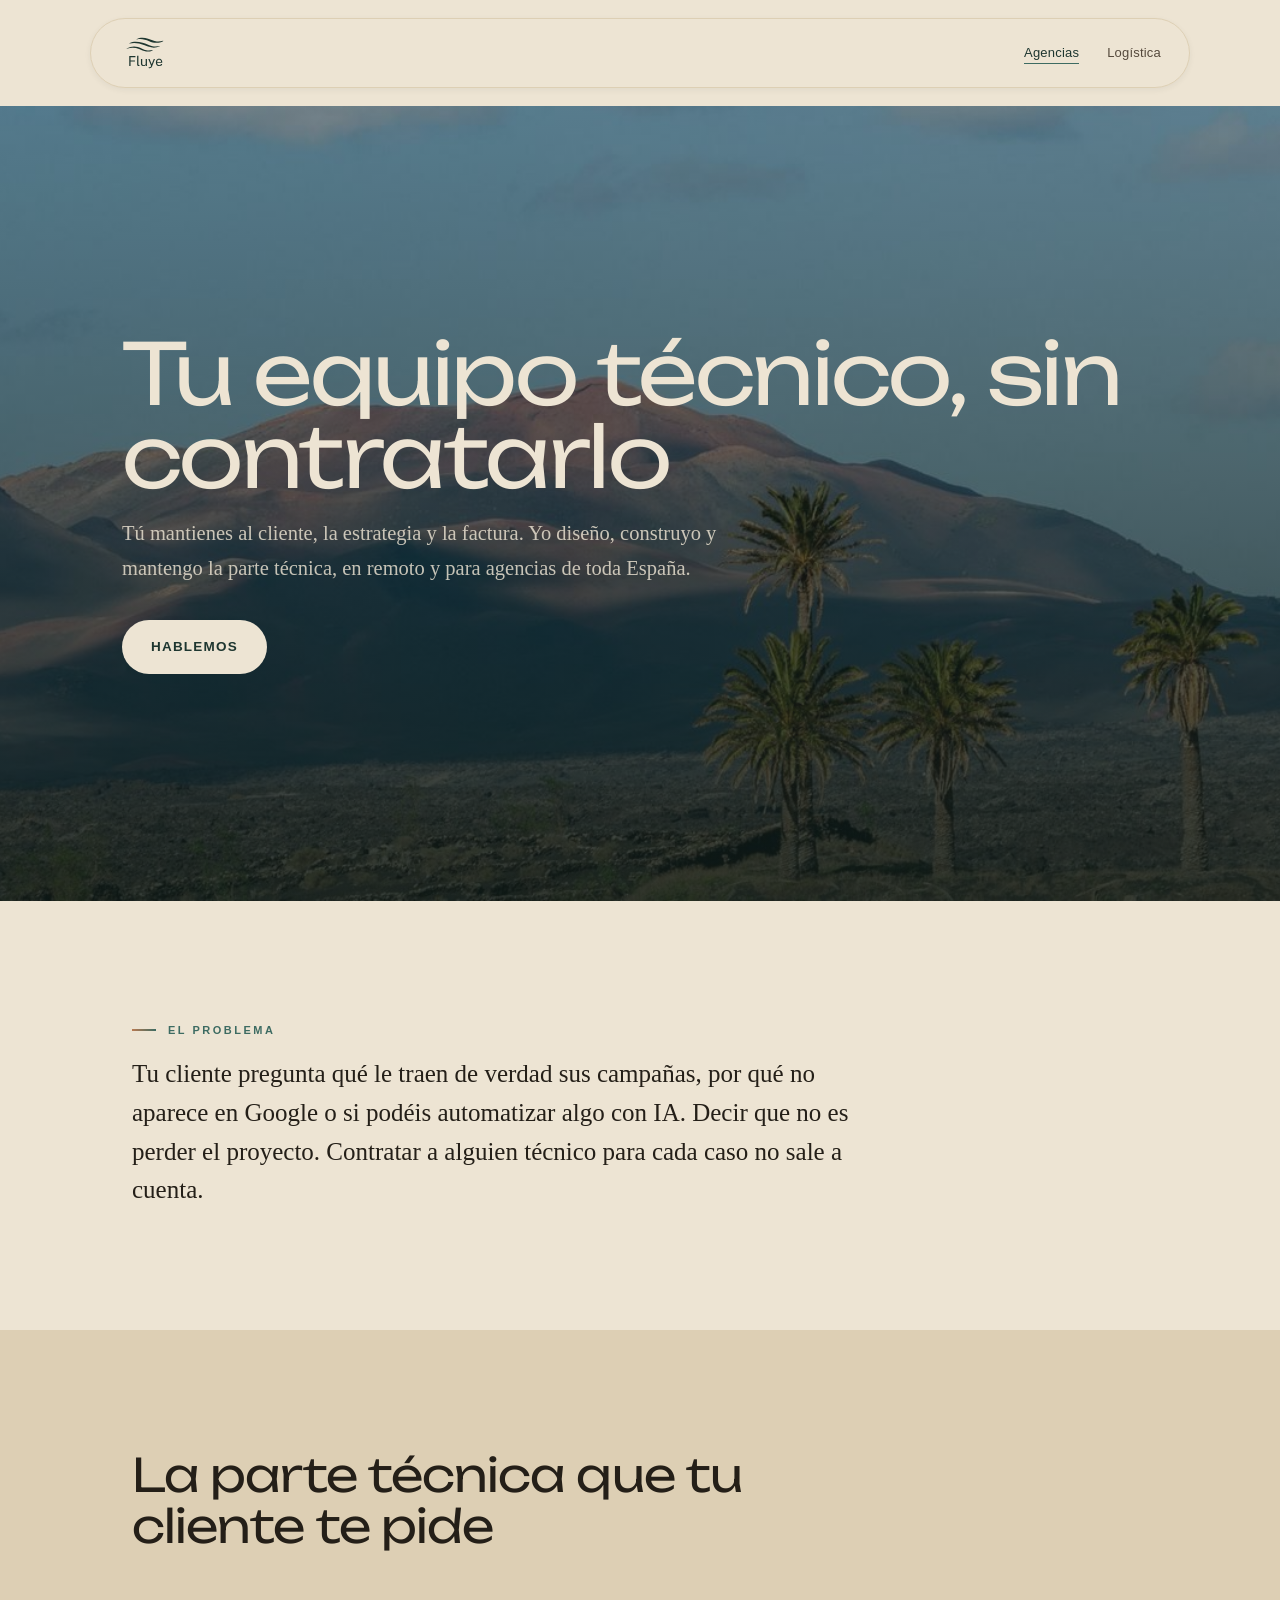
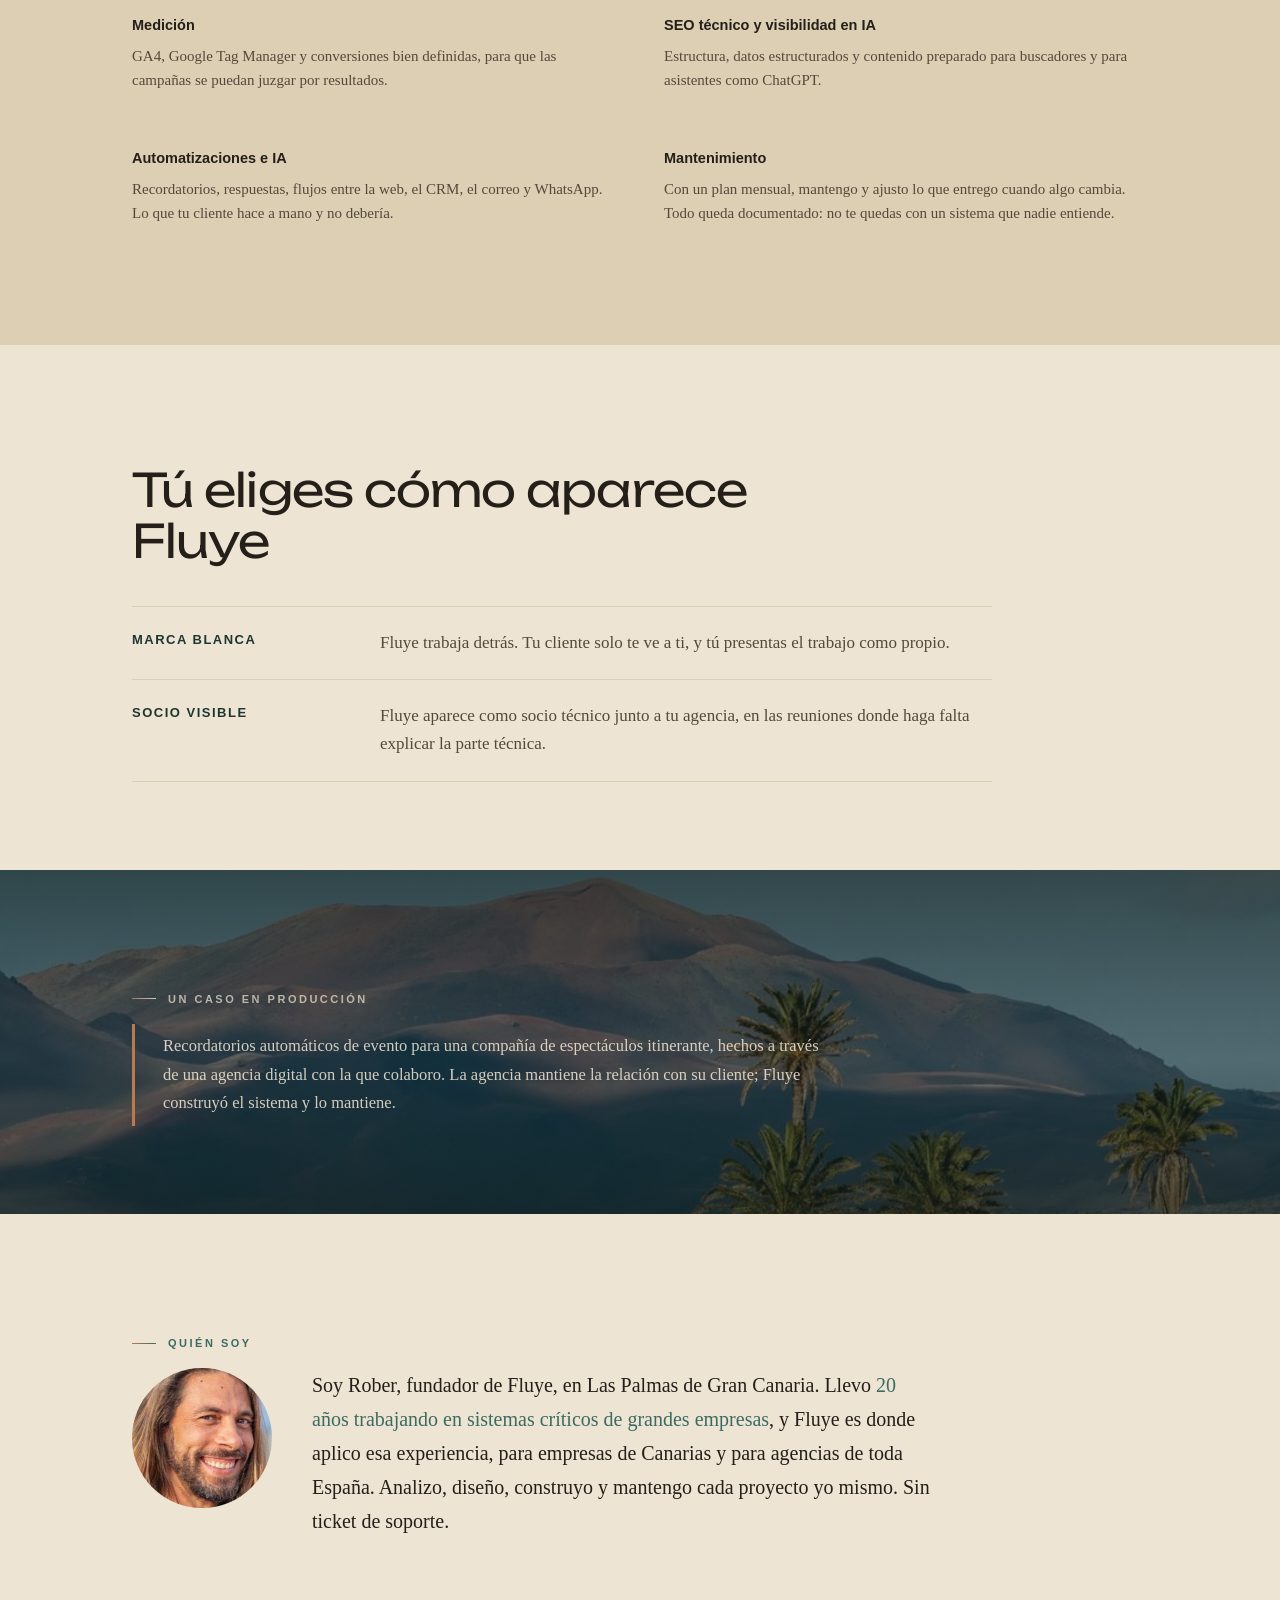
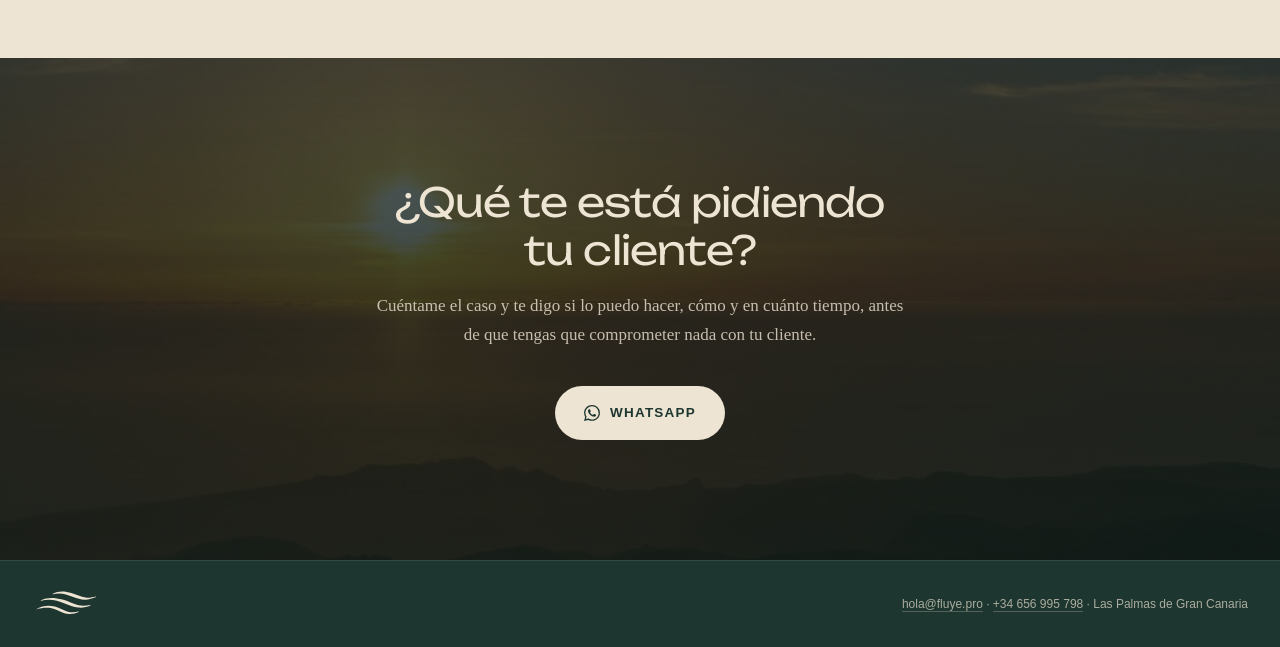
==== commit fdf43f51: "Coherencia con la oferta: «socio técnico» único, «diagnóstico» solo el de pago, mantenimiento con pl" ====
--- a/agencias/index.html
+++ b/agencias/index.html
@@ -3,19 +3,19 @@
 <head>
 <meta charset="UTF-8">
 <meta name="viewport" content="width=device-width, initial-scale=1.0">
-<title>Partner técnico para agencias digitales · Fluye</title>
-<meta name="description" content="Fluye es el partner técnico de agencias digitales de toda España: medición, SEO técnico, automatizaciones e IA para tus clientes, en marca blanca o como socio. Tú mantienes al cliente y la factura.">
+<title>Socio técnico para agencias digitales · Fluye</title>
+<meta name="description" content="Fluye es el socio técnico de agencias digitales de toda España: medición, SEO técnico, automatizaciones e IA para tus clientes, en marca blanca o como socio. Tú mantienes al cliente y la factura.">
 <link rel="canonical" href="https://fluye.pro/agencias/">
 <meta property="og:type" content="website">
 <meta property="og:locale" content="es_ES">
 <meta property="og:site_name" content="Fluye">
-<meta property="og:title" content="Partner técnico para agencias digitales · Fluye">
-<meta property="og:description" content="Fluye es el partner técnico de agencias digitales de toda España: medición, SEO técnico, automatizaciones e IA para tus clientes, en marca blanca o como socio. Tú mantienes al cliente y la factura.">
+<meta property="og:title" content="Socio técnico para agencias digitales · Fluye">
+<meta property="og:description" content="Fluye es el socio técnico de agencias digitales de toda España: medición, SEO técnico, automatizaciones e IA para tus clientes, en marca blanca o como socio. Tú mantienes al cliente y la factura.">
 <meta property="og:url" content="https://fluye.pro/agencias/">
 <meta property="og:image" content="https://fluye.pro/assets/fluye_og_1200x630.jpg">
 <meta name="twitter:card" content="summary_large_image">
-<meta name="twitter:title" content="Partner técnico para agencias digitales · Fluye">
-<meta name="twitter:description" content="Fluye es el partner técnico de agencias digitales de toda España: medición, SEO técnico, automatizaciones e IA para tus clientes, en marca blanca o como socio. Tú mantienes al cliente y la factura.">
+<meta name="twitter:title" content="Socio técnico para agencias digitales · Fluye">
+<meta name="twitter:description" content="Fluye es el socio técnico de agencias digitales de toda España: medición, SEO técnico, automatizaciones e IA para tus clientes, en marca blanca o como socio. Tú mantienes al cliente y la factura.">
 <meta name="twitter:image" content="https://fluye.pro/assets/fluye_og_1200x630.jpg">
 <script type="application/ld+json">
 {
@@ -49,8 +49,8 @@
       "@type": "WebPage",
       "@id": "https://fluye.pro/agencias/#pagina",
       "url": "https://fluye.pro/agencias/",
-      "name": "Partner técnico para agencias digitales · Fluye",
-      "description": "Fluye es el partner técnico de agencias digitales de toda España: medición, SEO técnico, automatizaciones e IA para tus clientes, en marca blanca o como socio. Tú mantienes al cliente y la factura.",
+      "name": "Socio técnico para agencias digitales · Fluye",
+      "description": "Fluye es el socio técnico de agencias digitales de toda España: medición, SEO técnico, automatizaciones e IA para tus clientes, en marca blanca o como socio. Tú mantienes al cliente y la factura.",
       "isPartOf": {
         "@id": "https://fluye.pro/#fluye"
       },
@@ -58,7 +58,7 @@
     },
     {
       "@type": "Service",
-      "name": "Partner técnico de medición, SEO técnico y automatización para agencias",
+      "name": "Socio técnico de medición, SEO técnico y automatización para agencias",
       "provider": {
         "@id": "https://fluye.pro/#fluye"
       },
@@ -72,7 +72,9 @@
   ]
 }
 </script>
+<link rel="icon" href="/favicon.ico" sizes="32x32">
 <link rel="icon" type="image/svg+xml" href="[data-uri]">
+<link rel="apple-touch-icon" href="/apple-touch-icon.png">
 <link rel="preload" href="/assets/fonts/unbounded_latin.woff2" as="font" type="font/woff2" crossorigin>
 <link rel="stylesheet" href="/assets/fluye.css">
 </head>
@@ -148,7 +150,7 @@
           </div>
           <div class="funcion-item">
             <h3>Mantenimiento</h3>
-            <p>Lo que entrego lo mantengo y lo ajusto cuando algo cambia. No te quedas con un sistema que nadie entiende.</p>
+            <p>Con un plan mensual, mantengo y ajusto lo que entrego cuando algo cambia. Todo queda documentado: no te quedas con un sistema que nadie entiende.</p>
           </div>
     </div>
   </div>
@@ -160,7 +162,7 @@
     <h2 class="titular">Tú eliges cómo aparece Fluye</h2>
     <div class="modalidades">
       <div class="modalidad"><h3>Marca blanca</h3><p>Fluye trabaja detrás. Tu cliente solo te ve a ti, y tú presentas el trabajo como propio.</p></div>
-      <div class="modalidad"><h3>Partner</h3><p>Fluye aparece como socio técnico junto a tu agencia, en las reuniones donde haga falta explicar la parte técnica.</p></div>
+      <div class="modalidad"><h3>Socio visible</h3><p>Fluye aparece como socio técnico junto a tu agencia, en las reuniones donde haga falta explicar la parte técnica.</p></div>
     </div>
   </div>
 </section>
@@ -170,7 +172,7 @@
   <div class="wrap reveal">
     <h2 class="eyebrow on-dark">Un caso en producción</h2>
     <div class="b2b-card">
-      <p>Recordatorios automáticos de evento para una compañía de espectáculos itinerante, hechos a través de una agencia digital partner. La agencia mantiene la relación con su cliente; Fluye construyó el sistema y lo mantiene.</p>
+      <p>Recordatorios automáticos de evento para una compañía de espectáculos itinerante, hechos a través de una agencia digital con la que colaboro. La agencia mantiene la relación con su cliente; Fluye construyó el sistema y lo mantiene.</p>
     </div>
   </div>
 </section>
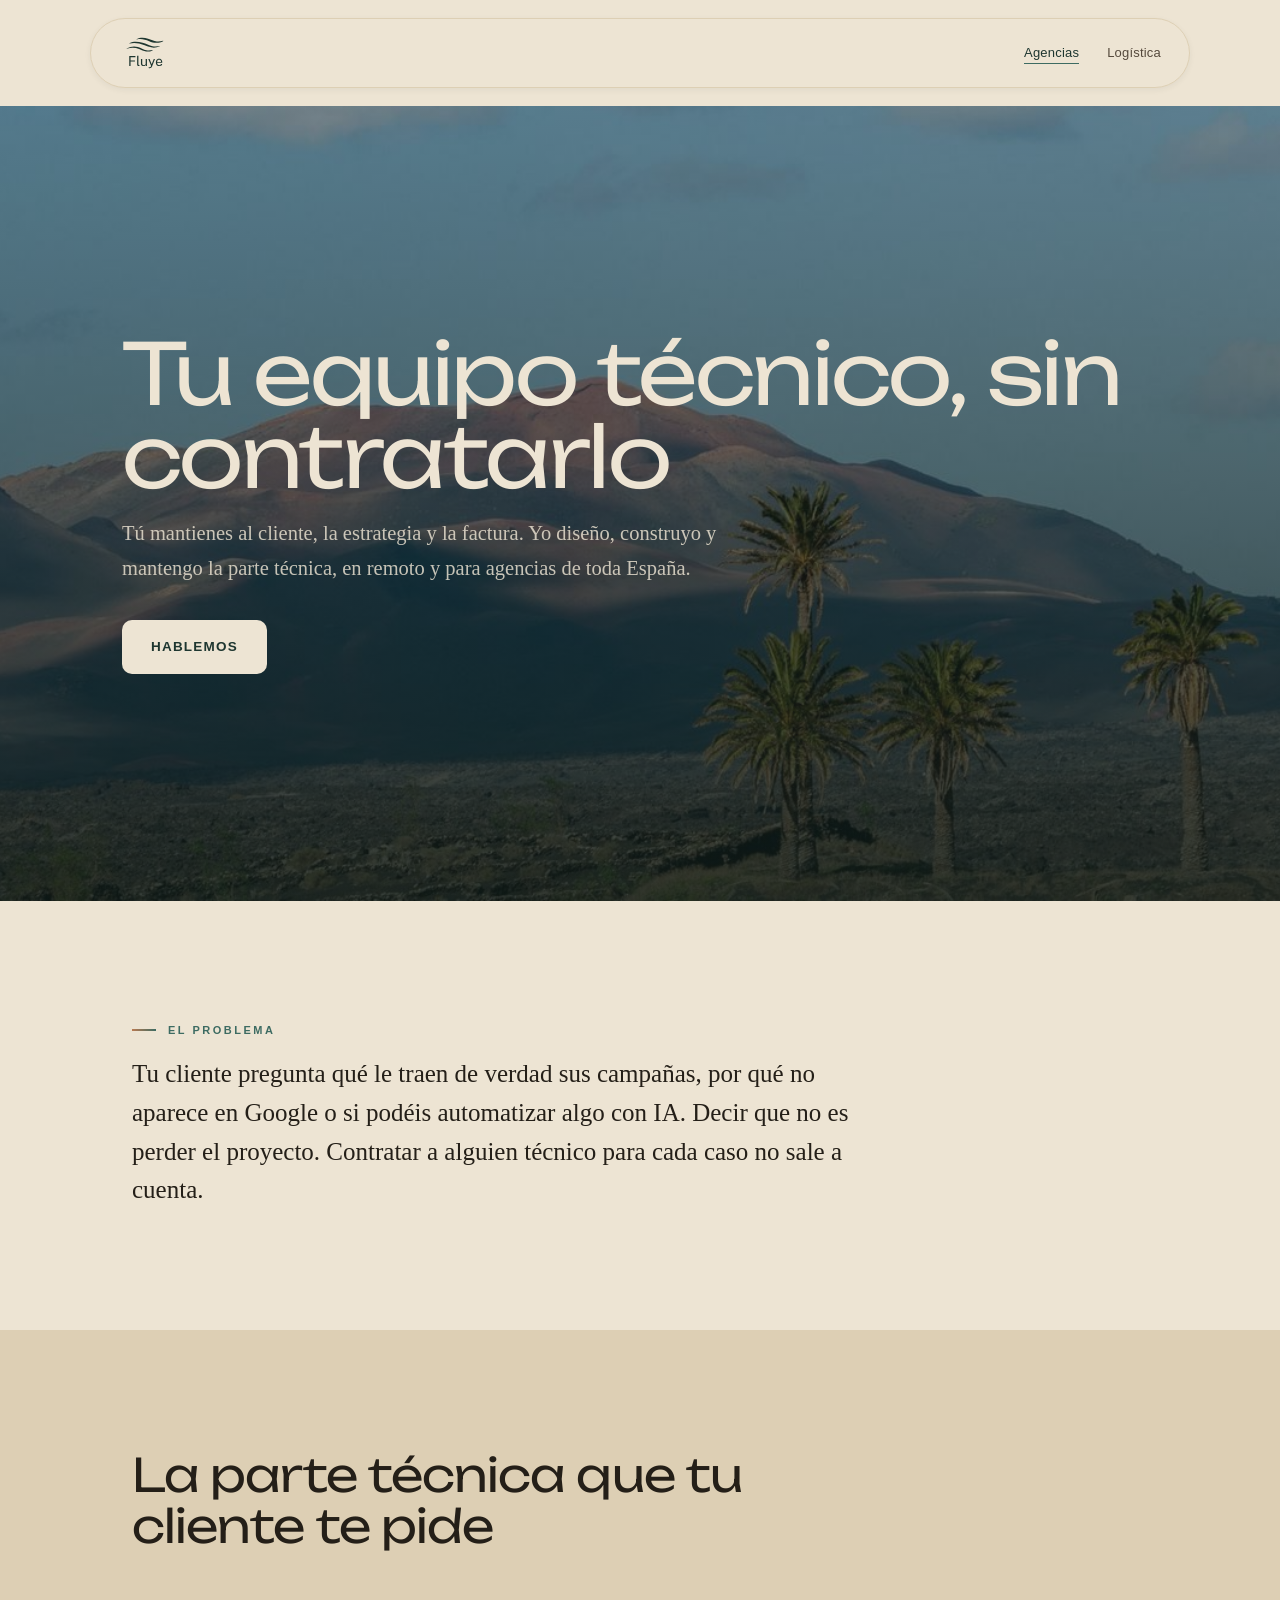
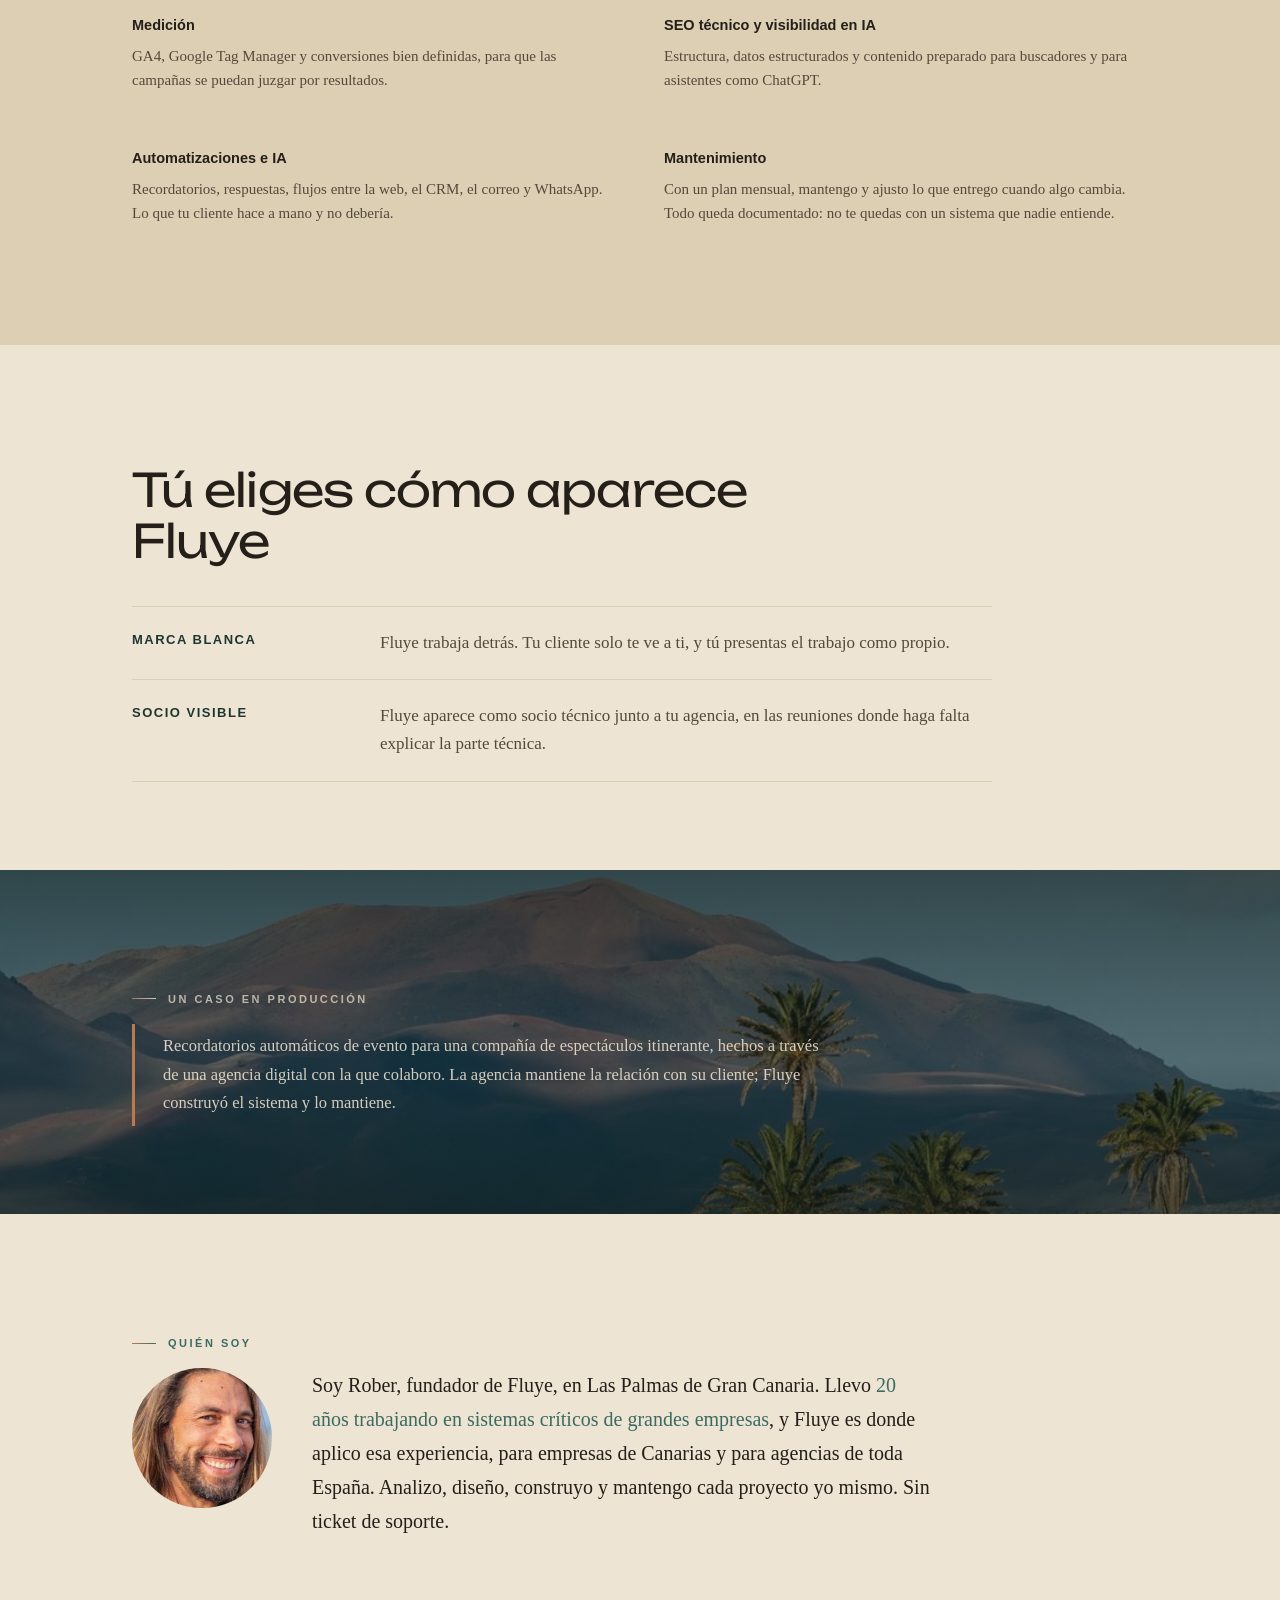
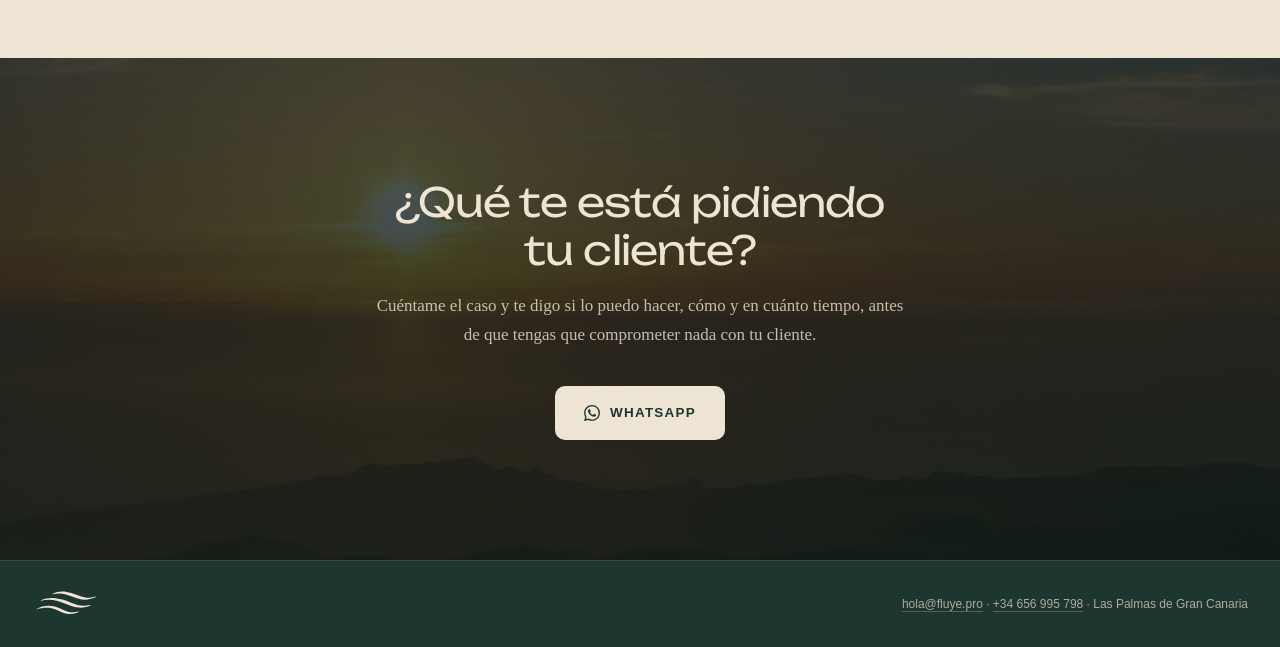
==== commit 363ad40a: "N1 de la auditoría web: contraste, foco, zonas táctiles, enlace de salto y limpieza del CSS - Contra" ====
--- a/agencias/index.html
+++ b/agencias/index.html
@@ -110,6 +110,8 @@
   </div>
 </nav>
 
+<main id="contenido">
+
 <!-- ── HERO ── -->
 <header class="hero hero-agencias hero-sub">
   <div class="wrap hero-grid">
@@ -120,8 +122,6 @@
     </div>
   </div>
 </header>
-
-<main id="contenido">
 
 <!-- ── EL PROBLEMA ── -->
 <section class="seccion seccion-clara">
--- a/assets/fluye.css
+++ b/assets/fluye.css
@@ -22,8 +22,6 @@
 :root {
   --verde: #3D6B62;
   --verde-oscuro: #1E3630;
-  --verde-suave: #6B9186;
-  --verde-tenue: #E6EDE8;
   --crema: #EDE4D3;
   --crema-oscuro: #DDCFB4;
   --blanco: #FFFFFF;
@@ -31,11 +29,15 @@
   --texto-suave: #55493C;
   --sol: #B97A52;
   --sombra: 0 2px 6px rgba(30,54,48,0.06);
-  --sombra-alta: 0 14px 32px rgba(30,54,48,0.14);
   --serif: 'Iowan Old Style', 'Palatino Linotype', Palatino, Georgia, 'Times New Roman', serif;
   --sans: -apple-system, 'Segoe UI', Roboto, 'Helvetica Neue', Arial, sans-serif;
   --display: 'Unbounded', var(--sans);
   --radio: 10px;
+  --radio-pildora: 999px; /* solo el menú */
+  /* Colores base para transparencias: rgba(var(--crema-rgb), 0.8) */
+  --crema-rgb: 237, 228, 211;
+  --tinta-rgb: 15, 28, 25;
+  --texto-rgb: 36, 31, 24;
 }
 
 html { scroll-behavior: smooth; }
@@ -50,14 +52,6 @@
 
 img, svg { display: block; max-width: 100%; }
 a { color: inherit; }
-
-.visually-hidden {
-  position: absolute;
-  width: 1px; height: 1px;
-  overflow: hidden;
-  clip: rect(0 0 0 0);
-  white-space: nowrap;
-}
 
 .skip-link {
   position: absolute;
@@ -68,16 +62,20 @@
   font-family: var(--sans);
   font-size: 13px;
   padding: 10px 16px;
-  border-radius: 8px;
+  border-radius: var(--radio);
   z-index: 999;
   transition: top 0.2s;
 }
 .skip-link:focus { top: 12px; }
 
 :focus-visible {
-  outline: 2px solid var(--verde-suave);
+  outline: 2px solid var(--verde-oscuro);
   outline-offset: 3px;
 }
+/* Sobre foto o fondo oscuro, el contorno pasa a crema. */
+.hero :focus-visible,
+.seccion-oscura :focus-visible,
+footer :focus-visible { outline-color: var(--crema); }
 
 @media (prefers-reduced-motion: reduce) {
   html { scroll-behavior: auto; }
@@ -113,7 +111,7 @@
   flex-shrink: 0;
   background: linear-gradient(90deg, var(--sol), var(--verde));
 }
-.eyebrow.on-dark { color: rgba(237,228,211,0.72); }
+.eyebrow.on-dark { color: rgba(var(--crema-rgb), 0.72); }
 .eyebrow.on-dark::before { background: linear-gradient(90deg, var(--sol), var(--crema)); opacity: 0.85; }
 
 .wrap {
@@ -136,11 +134,9 @@
 h2.titular.on-dark { color: var(--crema); }
 
 /* ── ANIMACIÓN DE TEXTO AL HACER SCROLL ── */
-/* Los h2.titular se dividen en palabras (ver script al final del body) que se
-   revelan con stagger cuando la sección entra en viewport — eco del efecto de
-   Anima ("We are your pa..." apareciendo progresivamente). Reutiliza el mismo
-   IntersectionObserver que ya movía .reveal, no es un sistema aparte.
-   Decisión 12 ago 2026. */
+/* Los h2.titular se dividen en palabras (assets/fluye.js) que se
+   revelan una a una cuando la sección entra en pantalla. Usa el mismo
+   IntersectionObserver que .reveal (assets/fluye.js). */
 h2.titular .palabra,
 .hero h1 .palabra {
   display: inline-block;
@@ -162,7 +158,7 @@
   max-width: 560px;
   margin-top: 18px;
 }
-.lead.on-dark { color: rgba(237,228,211,0.82); }
+.lead.on-dark { color: rgba(var(--crema-rgb), 0.82); }
 
 /* ── BOTONES ── */
 .btn {
@@ -175,7 +171,7 @@
   text-transform: uppercase;
   letter-spacing: 1.2px;
   padding: 15px 28px;
-  border-radius: 999px;
+  border-radius: var(--radio);
   text-decoration: none;
   border: 1px solid transparent;
   transition: background 0.15s ease, border-color 0.15s ease;
@@ -193,20 +189,7 @@
   background: var(--crema);
   color: var(--verde-oscuro);
 }
-.btn-sobre-oscuro:hover { background: #ffffff; }
-
-.btn-fantasma {
-  background: transparent;
-  color: var(--verde-oscuro);
-  border-color: var(--crema-oscuro);
-}
-.btn-fantasma:hover { border-color: var(--verde); background: var(--verde-tenue); }
-
-.btn-fantasma.on-dark {
-  color: var(--crema);
-  border-color: rgba(237,228,211,0.3);
-}
-.btn-fantasma.on-dark:hover { border-color: var(--crema); background: rgba(237,228,211,0.08); }
+.btn-sobre-oscuro:hover { background: var(--blanco); }
 
 /* ── NAV ── */
 nav {
@@ -221,7 +204,7 @@
   margin: 0 auto;
   background: var(--crema);
   border: 1px solid var(--crema-oscuro);
-  border-radius: 999px;
+  border-radius: var(--radio-pildora);
   box-shadow: var(--sombra);
   padding: 8px 10px 8px 26px;
   display: flex;
@@ -249,7 +232,7 @@
 
 
 /* ── HERO ── */
-/* Foto real de Rober: mar en calma, Orquilla (El Hierro). Origen: 05_fluye/brand/img/orchilla.jpg */
+/* Foto real de Rober: mar en calma, Orquilla (El Hierro). Origen: fluye/marca/img/ (repo clau): orchilla.jpg */
 .hero {
   background: url('hero_orchilla.jpg');
   background-size: cover;
@@ -271,7 +254,7 @@
   content: '';
   position: absolute;
   inset: 0;
-  background: linear-gradient(0deg, rgba(15,28,25,0.82) 0%, rgba(15,28,25,0.58) 55%, rgba(15,28,25,0.42) 100%);
+  background: linear-gradient(0deg, rgba(var(--tinta-rgb), 0.82) 0%, rgba(var(--tinta-rgb), 0.58) 55%, rgba(var(--tinta-rgb), 0.42) 100%);
   pointer-events: none;
 }
 
@@ -310,66 +293,6 @@
   margin-top: 34px;
 }
 
-/* ── ANTES / DESPUÉS (visual del hero) ── */
-.bandeja {
-  background: var(--crema);
-  border-radius: 16px;
-  box-shadow: var(--sombra-alta);
-  max-width: 400px;
-  margin: 0 auto;
-  overflow: hidden;
-}
-
-.bandeja-panel { padding: 26px 28px; }
-
-.bandeja-antes { border-bottom: 1px solid var(--crema-oscuro); }
-
-.bandeja-momento {
-  font-family: var(--sans);
-  font-size: 10.5px;
-  font-weight: 700;
-  text-transform: uppercase;
-  letter-spacing: 1.8px;
-  color: var(--texto-suave);
-  opacity: 0.7;
-  margin-bottom: 10px;
-}
-
-.bandeja-cifra {
-  font-family: var(--serif);
-  font-size: 23px;
-  line-height: 1.3;
-  margin-bottom: 16px;
-}
-.bandeja-antes .bandeja-cifra { color: var(--texto-suave); }
-.bandeja-despues .bandeja-cifra { color: var(--verde); }
-
-.bandeja-lista {
-  display: flex;
-  flex-direction: column;
-}
-
-.bandeja-item {
-  font-family: var(--sans);
-  font-size: 13px;
-  color: var(--texto-suave);
-  line-height: 1.5;
-  padding: 9px 0;
-  border-top: 1px solid var(--crema-oscuro);
-}
-.bandeja-item:first-child { border-top: none; padding-top: 0; }
-
-.bandeja-mas {
-  font-family: var(--sans);
-  font-size: 11.5px;
-  color: var(--texto-suave);
-  opacity: 0.55;
-  padding-top: 8px;
-}
-
-.bandeja-despues .bandeja-item.resuelto { color: var(--verde); }
-.bandeja-despues .bandeja-item.pendiente { color: var(--texto); font-weight: 700; }
-
 /* ── SECCIONES ── */
 .seccion { padding: 120px 0; }
 .seccion-cerrada { padding: 120px 0 88px; }
@@ -401,7 +324,7 @@
 }
 
 /* ── CÓMO TRABAJAMOS ── */
-/* Foto real de Rober: cascada, Inagua (Gran Canaria). Origen: 05_fluye/brand/img/inagua_cascada.jpg.
+/* Foto real de Rober: cascada, Inagua (Gran Canaria). Origen: fluye/marca/img/ (repo clau): inagua_cascada.jpg.
    Mismo tratamiento que el hero (foto a sangre completa + overlay oscuro) para romper el tramo
    de secciones de solo texto — decisión 12 ago 2026 tras feedback de Rober de falta de dinamismo. */
 .fondo-cascada {
@@ -415,7 +338,7 @@
   content: '';
   position: absolute;
   inset: 0;
-  background: linear-gradient(180deg, rgba(15,28,25,0.72) 0%, rgba(15,28,25,0.5) 55%, rgba(15,28,25,0.68) 100%);
+  background: linear-gradient(180deg, rgba(var(--tinta-rgb), 0.74) 0%, rgba(var(--tinta-rgb), 0.7) 55%, rgba(var(--tinta-rgb), 0.72) 100%);
   pointer-events: none;
 }
 .fondo-cascada .wrap { position: relative; z-index: 1; }
@@ -430,7 +353,7 @@
 .paso-numero {
   font-family: var(--serif);
   font-size: 56px;
-  color: rgba(237,228,211,0.18);
+  color: rgba(var(--crema-rgb), 0.18);
   line-height: 1;
   margin-bottom: 14px;
 }
@@ -448,29 +371,12 @@
 .paso p {
   font-family: var(--serif);
   font-size: 15.5px;
-  color: rgba(237,228,211,0.8);
+  color: rgba(var(--crema-rgb), 0.8);
   line-height: 1.65;
   max-width: 280px;
 }
 
-/* ── CASO CONCRETO: TURISMO ── */
-/* Foto real: playa de Papagayo (Lanzarote) — panel lateral, no fondo a sangre completa,
-   porque esta sección ya tiene bastante contenido (chips + 4 funciones) y ponerle overlay
-   oscuro encima habría obligado a re-oscurecer cada elemento hijo. Decisión 12 ago 2026. */
-.turismo-grid {
-  display: grid;
-  grid-template-columns: 1.15fr 0.85fr;
-  gap: 56px;
-  align-items: start;
-}
-.turismo-foto {
-  background: url('playa_papagayo.jpg');
-  background-size: cover;
-  background-position: center;
-  aspect-ratio: 4 / 5;
-  border-radius: 20px;
-  box-shadow: var(--sombra-alta);
-}
+/* ── ETIQUETAS (solo /turismo/) ── */
 .chips {
   display: flex;
   flex-wrap: wrap;
@@ -494,7 +400,6 @@
 }
 
 .funcion-item { border-top: 1px solid var(--crema-oscuro); padding-top: 18px; }
-.funcion-item svg { width: 20px; height: 20px; color: var(--verde); margin-bottom: 12px; }
 
 .funcion-item h3 {
   font-family: var(--sans);
@@ -508,141 +413,6 @@
   font-size: 15px;
   color: var(--texto-suave);
   line-height: 1.6;
-}
-
-/* ── PRICING ── */
-.piloto-bloque {
-  background: var(--verde-oscuro);
-  border-radius: var(--radio);
-  padding: 30px 34px;
-  margin-bottom: 28px;
-  display: flex;
-  align-items: center;
-  justify-content: space-between;
-  gap: 24px;
-  flex-wrap: wrap;
-}
-.piloto-texto h3 {
-  font-family: var(--sans);
-  font-size: 11px;
-  font-weight: 700;
-  text-transform: uppercase;
-  letter-spacing: 2px;
-  color: rgba(237,228,211,0.6);
-  margin-bottom: 10px;
-}
-.piloto-texto p {
-  font-family: var(--serif);
-  font-size: 16px;
-  color: var(--crema);
-  line-height: 1.6;
-  max-width: 480px;
-}
-.piloto-precio {
-  font-family: var(--sans);
-  font-size: 15px;
-  font-weight: 700;
-  color: var(--crema);
-  background: rgba(237,228,211,0.1);
-  border: 1px solid rgba(237,228,211,0.22);
-  border-radius: var(--radio);
-  padding: 12px 22px;
-  white-space: nowrap;
-}
-
-.pricing-grid {
-  display: grid;
-  grid-template-columns: repeat(3, 1fr);
-  gap: 18px;
-}
-
-.tier {
-  background: var(--blanco);
-  border-radius: var(--radio);
-  padding: 30px 26px;
-  display: flex;
-  flex-direction: column;
-  gap: 8px;
-  box-shadow: var(--sombra);
-}
-
-.tier.destacado {
-  background: var(--verde-oscuro);
-  position: relative;
-}
-
-.tier-badge {
-  font-family: var(--sans);
-  font-size: 9.5px;
-  font-weight: 700;
-  text-transform: uppercase;
-  letter-spacing: 1.5px;
-  color: var(--verde-oscuro);
-  background: var(--crema);
-  padding: 5px 11px;
-  border-radius: 6px;
-  display: inline-block;
-  width: fit-content;
-  margin-bottom: 4px;
-}
-
-.tier-nombre {
-  font-family: var(--sans);
-  font-size: 11px;
-  font-weight: 700;
-  text-transform: uppercase;
-  letter-spacing: 2px;
-  color: var(--verde);
-}
-.tier.destacado .tier-nombre { color: rgba(237,228,211,0.6); }
-
-.tier-setup {
-  font-family: var(--serif);
-  font-size: 26px;
-  color: var(--texto);
-  margin-top: 6px;
-  line-height: 1;
-}
-.tier.destacado .tier-setup { color: var(--crema); }
-
-.tier-setup span {
-  font-family: var(--sans);
-  font-size: 12px;
-  color: var(--texto-suave);
-}
-.tier.destacado .tier-setup span { color: rgba(237,228,211,0.68); }
-
-.tier-mensual {
-  font-family: var(--sans);
-  font-size: 15px;
-  font-weight: 700;
-  color: var(--verde);
-}
-.tier.destacado .tier-mensual { color: var(--crema); }
-
-.tier-para {
-  font-family: var(--serif);
-  font-size: 13.5px;
-  color: var(--texto-suave);
-  line-height: 1.55;
-  margin-top: 10px;
-  padding-top: 12px;
-  border-top: 1px solid var(--crema-oscuro);
-}
-.tier.destacado .tier-para {
-  color: rgba(237,228,211,0.72);
-  border-top-color: rgba(237,228,211,0.16);
-}
-
-.nota-api {
-  font-family: var(--sans);
-  font-size: 13px;
-  color: var(--texto-suave);
-  line-height: 1.6;
-  margin-top: 26px;
-  padding: 16px 20px;
-  background: var(--crema-oscuro);
-  border-radius: var(--radio);
 }
 
 /* ── B2B ── */
@@ -673,12 +443,12 @@
   content: '';
   position: absolute;
   inset: 0;
-  background: linear-gradient(180deg, rgba(15,28,25,0.75) 0%, rgba(15,28,25,0.55) 55%, rgba(15,28,25,0.72) 100%);
+  background: linear-gradient(180deg, rgba(var(--tinta-rgb), 0.75) 0%, rgba(var(--tinta-rgb), 0.55) 55%, rgba(var(--tinta-rgb), 0.72) 100%);
   pointer-events: none;
 }
 .fondo-timanfaya .wrap { position: relative; z-index: 1; }
 .fondo-timanfaya .b2b-card { border-left-color: var(--sol); }
-.fondo-timanfaya .b2b-card p { color: rgba(237,228,211,0.88); }
+.fondo-timanfaya .b2b-card p { color: rgba(var(--crema-rgb), 0.88); }
 
 /* ── QUIÉNES SOMOS ── */
 .quienes-grid {
@@ -709,7 +479,7 @@
 }
 
 /* ── RESPIRO VISUAL: FOTO A SANGRE COMPLETA ── */
-/* Foto real de Rober: pinar, Inagua (Gran Canaria). Origen: 05_fluye/brand/img/inagua_pinar.jpg.
+/* Foto real de Rober: pinar, Inagua (Gran Canaria). Origen: fluye/marca/img/ (repo clau): inagua_pinar.jpg.
    Banda a sangre completa sin texto, entre "El problema" y "Para quién" — separada a propósito
    de la sección "Cómo trabajamos" (que tiene su propia foto de fondo) para que no queden dos
    fotos pegadas. Decisión 12 ago 2026 tras feedback de Rober ("queda raro justo encima de la
@@ -725,7 +495,7 @@
 /* ── CTA FINAL ── */
 /* Atardecer en Garajonay (La Gomera): eco visual del hero, mismo mar/luz de Canarias */
 .cta-final {
-  background-image: linear-gradient(0deg, rgba(15,28,25,0.88) 0%, rgba(15,28,25,0.72) 100%), url('atardecer_garajonay.jpg');
+  background-image: linear-gradient(0deg, rgba(var(--tinta-rgb), 0.88) 0%, rgba(var(--tinta-rgb), 0.72) 100%), url('atardecer_garajonay.jpg');
   background-size: cover;
   background-position: center;
   text-align: center;
@@ -745,7 +515,7 @@
 .cta-final p {
   font-family: var(--serif);
   font-size: 17px;
-  color: rgba(237,228,211,0.8);
+  color: rgba(var(--crema-rgb), 0.8);
   line-height: 1.7;
   margin-bottom: 36px;
 }
@@ -760,7 +530,7 @@
 /* ── FOOTER ── */
 footer {
   background: var(--verde-oscuro);
-  border-top: 1px solid rgba(237,228,211,0.1);
+  border-top: 1px solid rgba(var(--crema-rgb), 0.1);
   padding: 30px 32px;
   display: flex;
   align-items: center;
@@ -771,31 +541,21 @@
 
 .footer-marca { display: flex; align-items: center; gap: 12px; }
 .footer-logo svg { height: 26px; width: auto; color: var(--crema); }
-.footer-marca span {
-  font-family: var(--sans);
-  font-size: 12.5px;
-  color: rgba(237,228,211,0.68);
-}
 
 .footer-texto {
   font-family: var(--sans);
   font-size: 12px;
-  color: rgba(237,228,211,0.68);
+  color: rgba(var(--crema-rgb), 0.68);
   text-align: right;
   line-height: 1.7;
 }
-.footer-texto a { text-decoration: none; border-bottom: 1px solid rgba(237,228,211,0.25); }
-.footer-texto a:hover { border-color: rgba(237,228,211,0.6); }
-
-.icono { fill: none; stroke: currentColor; stroke-width: 1.6; stroke-linecap: round; stroke-linejoin: round; }
+.footer-texto a { text-decoration: none; border-bottom: 1px solid rgba(var(--crema-rgb), 0.25); }
+.footer-texto a:hover { border-color: rgba(var(--crema-rgb), 0.6); }
 
 /* ── RESPONSIVE ── */
 @media (max-width: 900px) {
   .funciones-lista { grid-template-columns: 1fr; }
   .pasos-grid { grid-template-columns: 1fr; gap: 36px; }
-  .pricing-grid { grid-template-columns: 1fr; }
-  .turismo-grid { grid-template-columns: 1fr; }
-  .turismo-foto { aspect-ratio: 16 / 10; order: -1; }
 }
 
 /* 1 oct 2026: sin botón CTA en el nav (duplicaba el del hero); los enlaces a
@@ -816,12 +576,10 @@
   .wrap { padding: 0 20px; }
   .hero { padding: 40px 0; min-height: calc(100vh - 85px); min-height: calc(100svh - 85px); }
   .seccion, .seccion-cerrada { padding: 72px 0; }
-  .piloto-bloque { flex-direction: column; align-items: flex-start; }
   footer { flex-direction: column; text-align: center; }
   .footer-texto { text-align: center; }
   .cta-botones { flex-direction: column; align-items: stretch; }
   .cta-botones .btn { justify-content: center; }
-  .bandeja { max-width: 100%; }
 }
 
 /* ══ AÑADIDO 1 oct 2026: paso a varias páginas (portada abierta + /logistica/ /agencias/ /turismo/) ══ */
@@ -835,6 +593,18 @@
 .hero-sub h1 { font-size: clamp(40px, 6.6vw, 92px); }
 
 .nav-logo { text-decoration: none; color: inherit; }
+
+/* ── ZONAS TÁCTILES ── */
+/* Enlaces pequeños: el área pulsable llega a 44 px de alto sin mover nada. */
+.nav-logo, .nav-links a, .camino-enlace, .footer-texto a { position: relative; }
+.nav-logo::after, .nav-links a::after, .camino-enlace::after, .footer-texto a::after {
+  content: '';
+  position: absolute;
+  left: -6px; right: -6px; top: 50%;
+  height: 44px;
+  transform: translateY(-50%);
+}
+
 .nav-links a[aria-current="page"] { color: var(--verde-oscuro); border-bottom: 1px solid var(--verde); }
 
 /* ── ANTES / DESPUÉS (portada) ── filas tipográficas, sin tarjetas */
@@ -851,7 +621,7 @@
 .ad-antes { font-family: var(--serif); font-size: 17px; color: var(--texto-suave); }
 .ad-flecha { font-family: var(--sans); color: var(--sol); text-align: center; }
 .ad-despues { font-family: var(--serif); font-size: 17px; color: var(--verde-oscuro); }
-/* ── TRES CAMINOS (portada) ── lista numerada, no tarjetas */
+/* ── DOS CAMINOS (portada) ── filas, no tarjetas */
 .caminos { margin-top: 48px; }
 .camino {
   display: grid;
@@ -859,9 +629,9 @@
   gap: 28px;
   align-items: baseline;
   padding: 30px 0;
-  border-top: 1px solid rgba(36,31,24,0.16);
-}
-.camino:last-child { border-bottom: 1px solid rgba(36,31,24,0.16); }
+  border-top: 1px solid rgba(var(--texto-rgb), 0.16);
+}
+.camino:last-child { border-bottom: 1px solid rgba(var(--texto-rgb), 0.16); }
 .camino h3 {
   font-family: var(--display); font-weight: 350; font-size: clamp(22px, 2.4vw, 28px);
   letter-spacing: -0.01em; color: var(--texto); margin-bottom: 8px;
@@ -886,19 +656,17 @@
 
 /* ── PREGUNTAS FRECUENTES ── */
 .faq { margin-top: 40px; max-width: 760px; }
-.faq details { border-top: 1px solid var(--crema-oscuro); padding: 20px 0; }
+.faq details { border-top: 1px solid var(--crema-oscuro); }
 .faq details:last-child { border-bottom: 1px solid var(--crema-oscuro); }
 .faq summary {
   font-family: var(--serif); font-size: 19px; color: var(--texto); cursor: pointer;
   list-style: none; display: flex; justify-content: space-between; gap: 20px;
+  padding: 20px 0;
 }
 .faq summary::-webkit-details-marker { display: none; }
-.faq summary::after { content: '+'; font-family: var(--sans); color: var(--sol); flex-shrink: 0; }
+.faq summary::after { content: '+'; font-family: var(--sans); color: var(--verde); flex-shrink: 0; }
 .faq details[open] summary::after { content: '\2212'; }
-.faq details p { font-family: var(--serif); font-size: 16.5px; color: var(--texto-suave); line-height: 1.7; margin-top: 12px; max-width: 680px; }
-
-.texto-medio { font-family: var(--serif); font-size: clamp(19px, 2vw, 22px); line-height: 1.6; color: var(--texto); max-width: 700px; }
-
+.faq details p { font-family: var(--serif); font-size: 16.5px; color: var(--texto-suave); line-height: 1.7; margin: -8px 0 20px; max-width: 680px; }
 
 @media (max-width: 760px) {
   .ad-fila { grid-template-columns: 1fr; gap: 4px; }
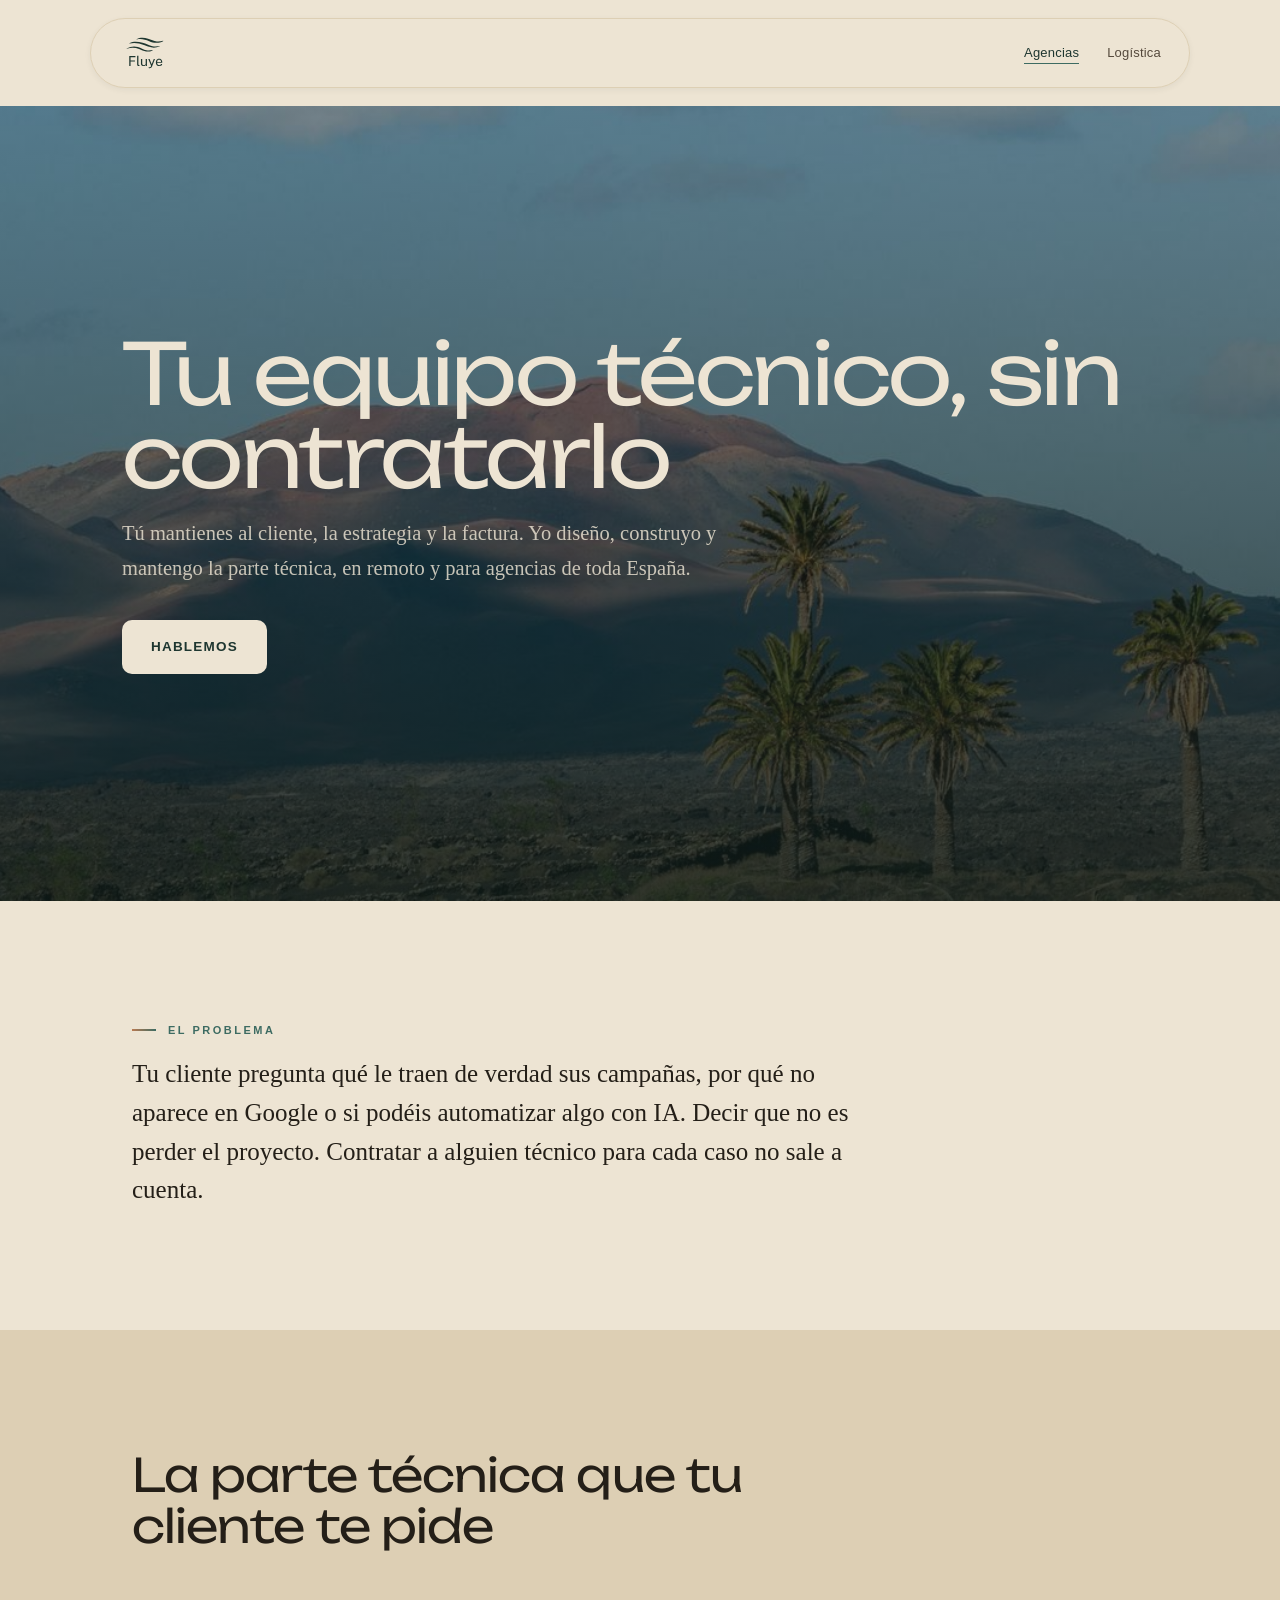
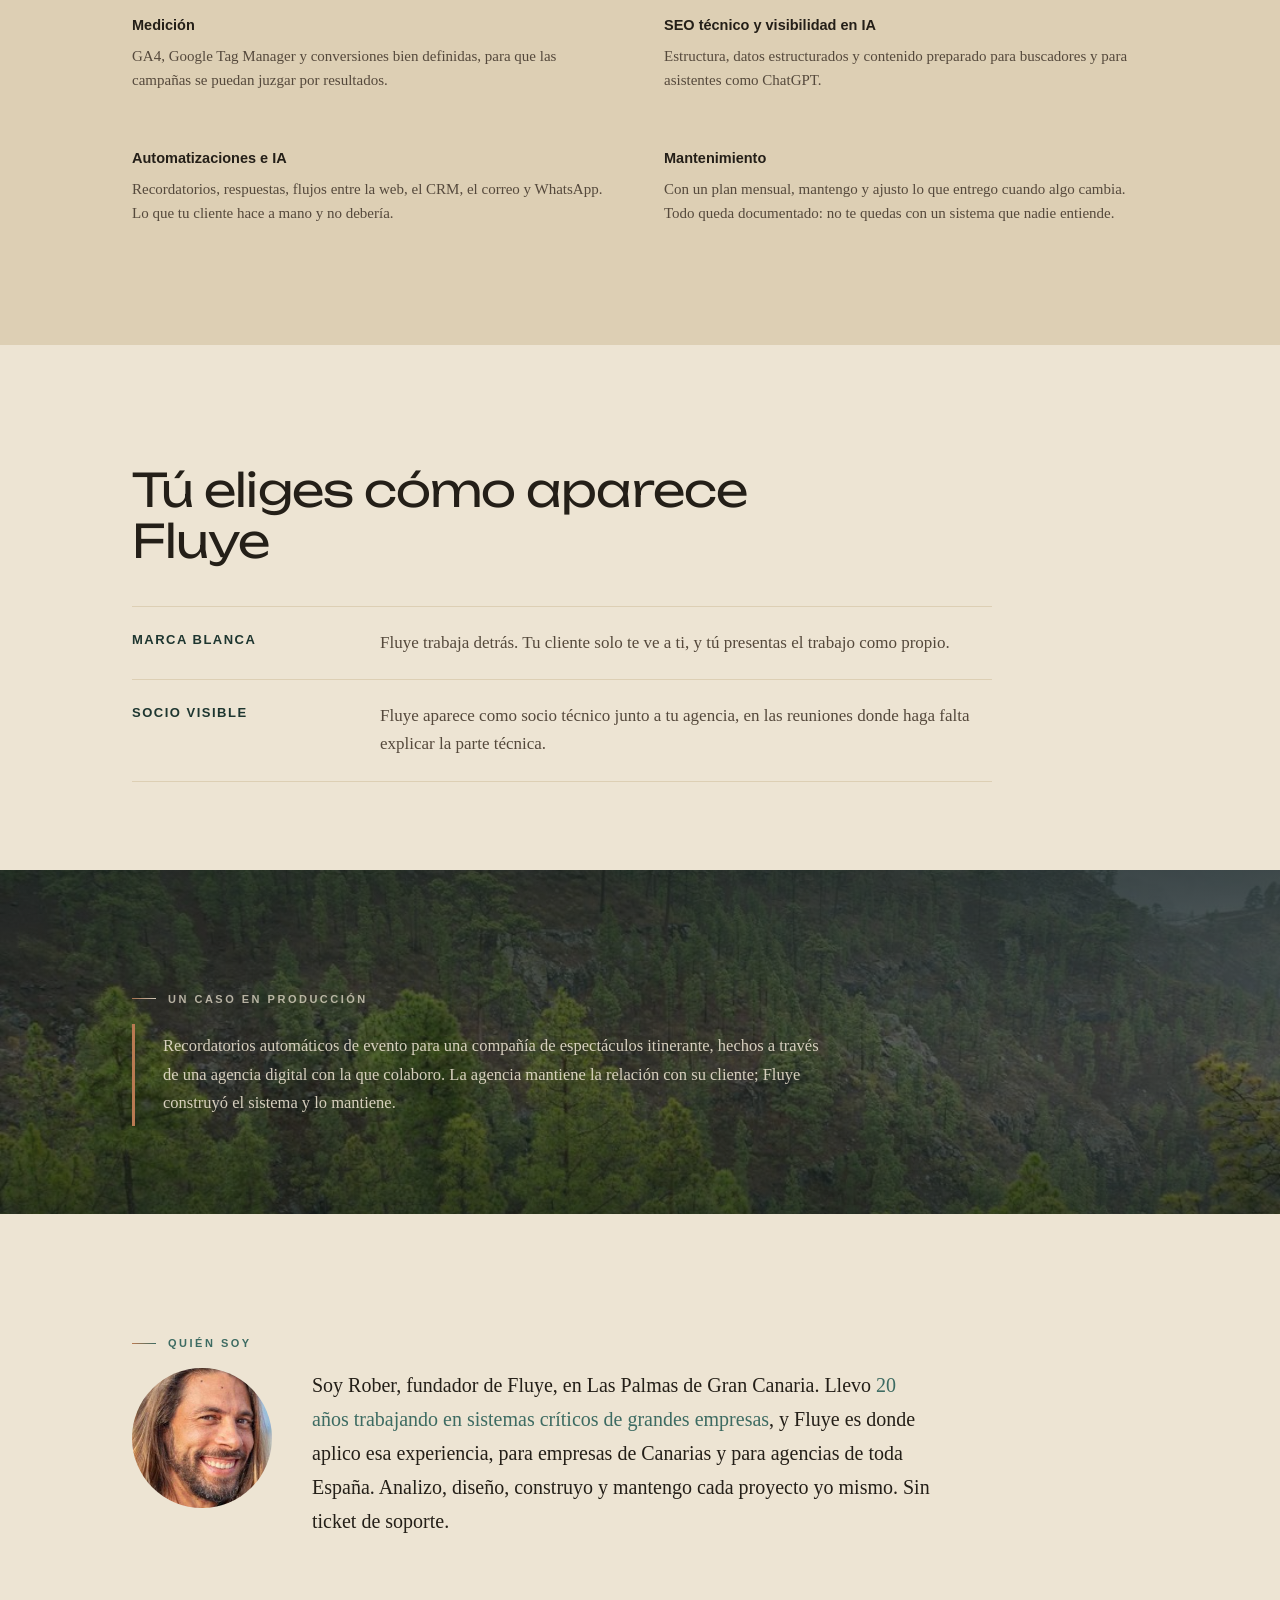
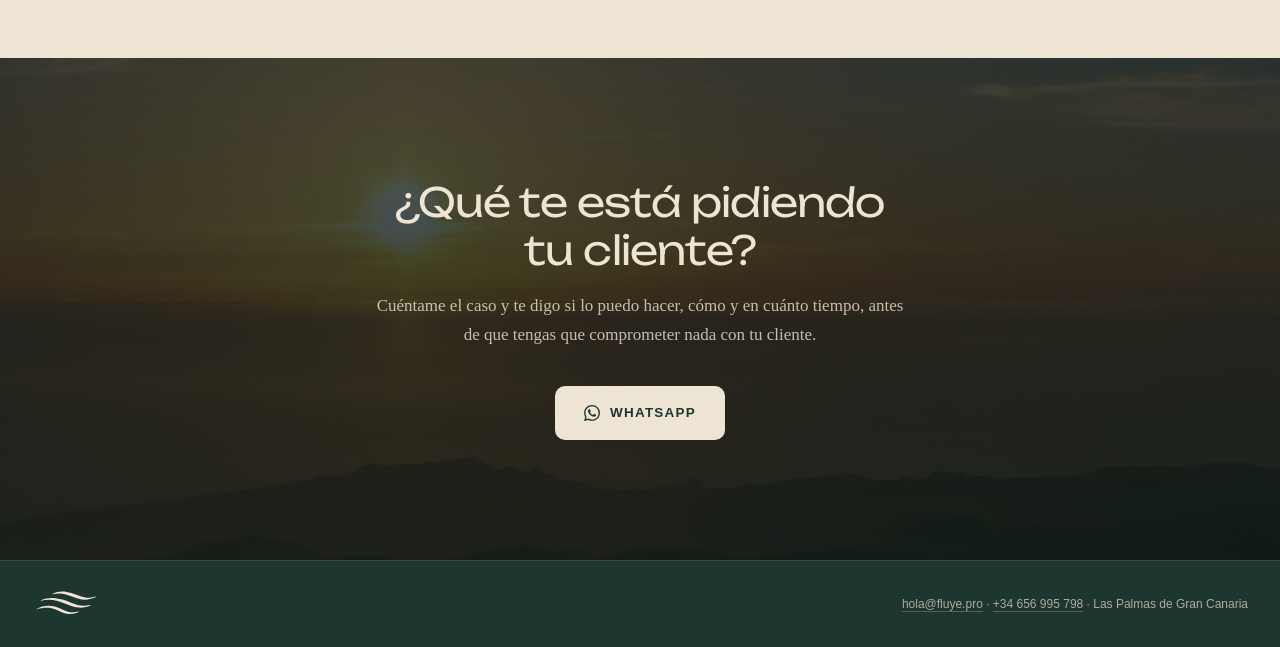
==== commit 60c0c77a: "N2-B: /agencias/ deja de repetir la foto del volcán El hero y la franja del caso usaban la misma fot" ====
--- a/agencias/index.html
+++ b/agencias/index.html
@@ -80,8 +80,6 @@
 </head>
 <body>
 
-<noscript><style>.reveal { opacity: 1; transform: none; } h2.titular .palabra, .hero h1 .palabra { opacity: 1; transform: none; }</style></noscript>
-
 <a href="#contenido" class="skip-link">Saltar al contenido</a>
 
 <!-- ── NAV ── -->
@@ -168,7 +166,7 @@
 </section>
 
 <!-- ── CASO EN PRODUCCIÓN ── -->
-<section class="seccion-cerrada seccion-elevada fondo-timanfaya">
+<section class="seccion-cerrada seccion-elevada fondo-pinar">
   <div class="wrap reveal">
     <h2 class="eyebrow on-dark">Un caso en producción</h2>
     <div class="b2b-card">
--- a/assets/fluye.css
+++ b/assets/fluye.css
@@ -83,12 +83,14 @@
 }
 
 /* ── REVELADO AL SCROLL ── */
-.reveal {
+/* Solo se oculta si assets/fluye.js ha cargado (pone la clase js en <html>):
+   sin JavaScript, o si el fichero falla, el contenido se ve tal cual. */
+.js .reveal {
   opacity: 0;
   transform: translateY(18px);
   transition: opacity 0.5s cubic-bezier(0.22, 1, 0.36, 1), transform 0.5s cubic-bezier(0.22, 1, 0.36, 1);
 }
-.reveal.visible { opacity: 1; transform: translateY(0); }
+.js .reveal.visible { opacity: 1; transform: translateY(0); }
 
 /* ── UTIL ── */
 .eyebrow {
@@ -429,26 +431,26 @@
 }
 .b2b-card p + p { margin-top: 14px; }
 
-/* Foto real: Timanfaya (Lanzarote). Mismo tratamiento que .fondo-cascada —
-   sección corta (solo eyebrow + card), admite fondo a sangre completa sin
-   tener que re-oscurecer media docena de elementos hijo. Decisión 12 ago 2026. */
-.fondo-timanfaya {
-  background: url('volcan_timanfaya.jpg');
+/* Franja del caso de /agencias/: pinar de Inagua (Gran Canaria), con el mismo
+   velo que .fondo-cascada. El hero de esa página ya usa el volcán de Timanfaya:
+   una foto distinta por sección. */
+.fondo-pinar {
+  background: url('pinar_inagua.jpg');
   background-size: cover;
-  background-position: center 60%;
+  background-position: center 55%;
   position: relative;
   overflow: hidden;
 }
-.fondo-timanfaya::before {
+.fondo-pinar::before {
   content: '';
   position: absolute;
   inset: 0;
   background: linear-gradient(180deg, rgba(var(--tinta-rgb), 0.75) 0%, rgba(var(--tinta-rgb), 0.55) 55%, rgba(var(--tinta-rgb), 0.72) 100%);
   pointer-events: none;
 }
-.fondo-timanfaya .wrap { position: relative; z-index: 1; }
-.fondo-timanfaya .b2b-card { border-left-color: var(--sol); }
-.fondo-timanfaya .b2b-card p { color: rgba(var(--crema-rgb), 0.88); }
+.fondo-pinar .wrap { position: relative; z-index: 1; }
+.fondo-pinar .b2b-card { border-left-color: var(--sol); }
+.fondo-pinar .b2b-card p { color: rgba(var(--crema-rgb), 0.88); }
 
 /* ── QUIÉNES SOMOS ── */
 .quienes-grid {
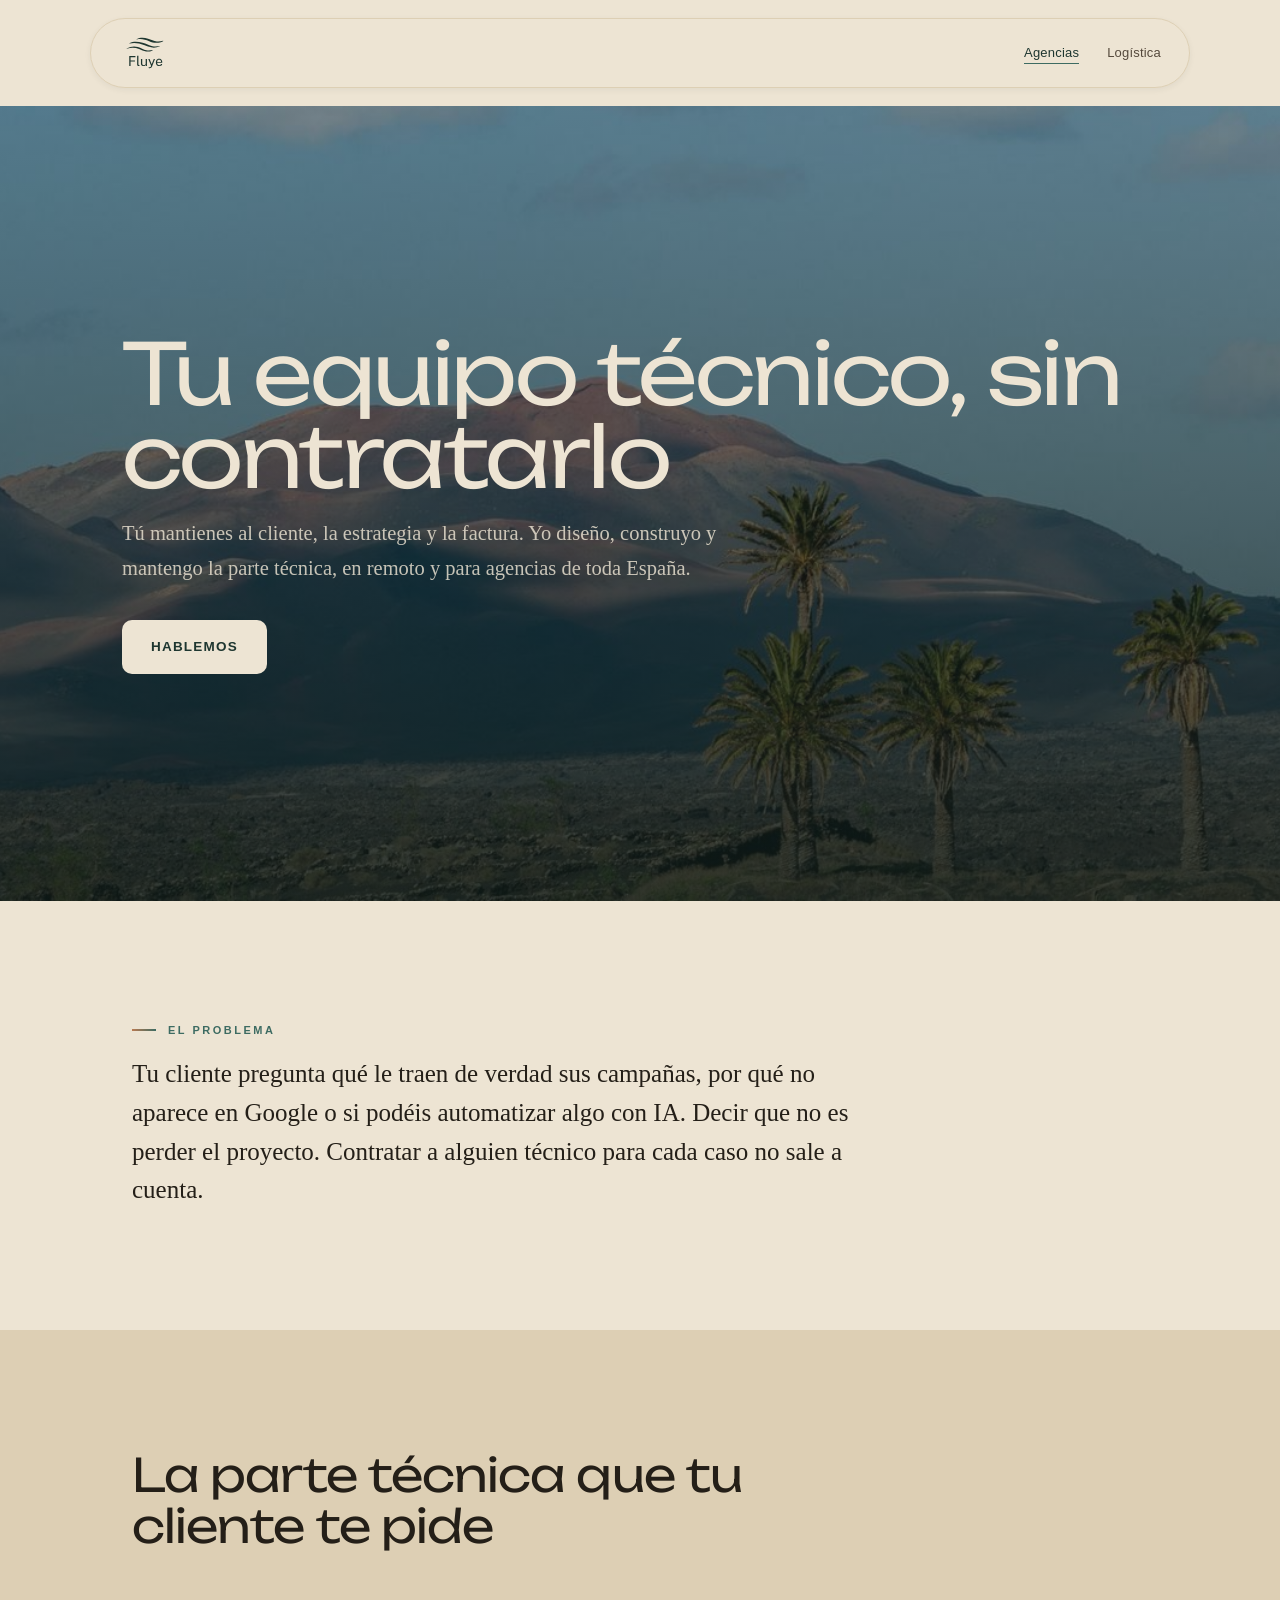
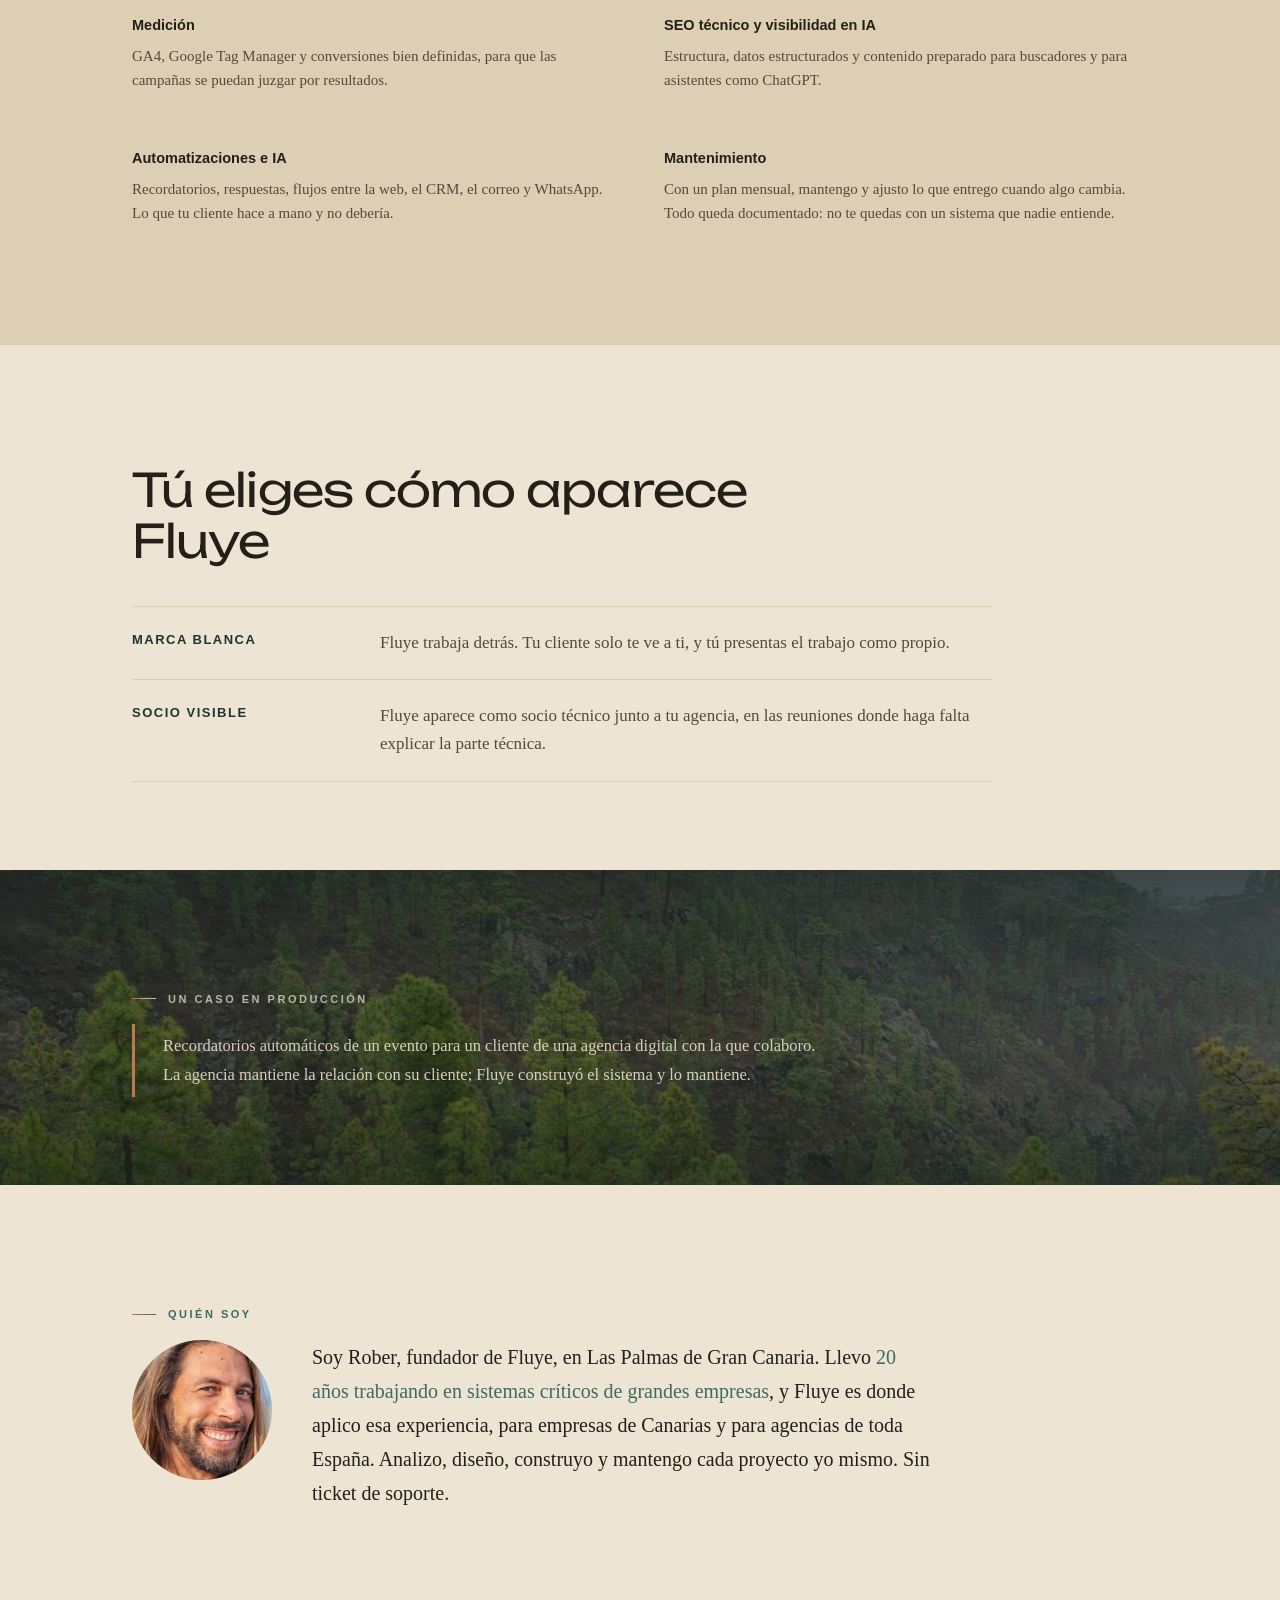
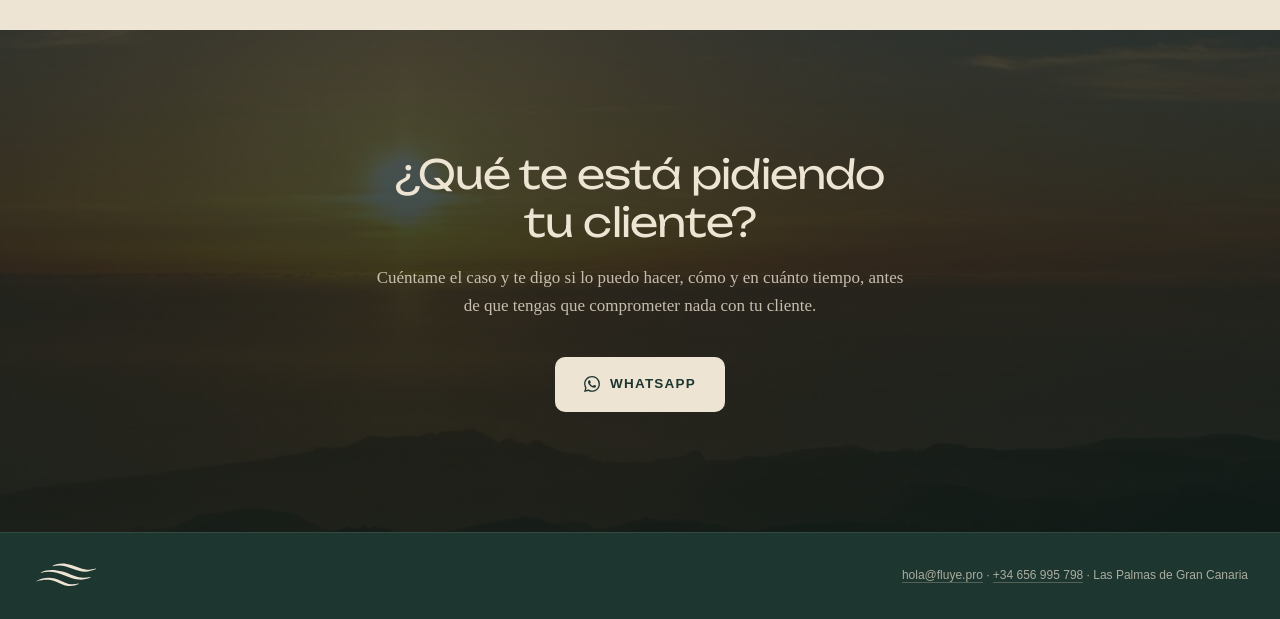
==== commit 65aa90f6: "Caso de /agencias/ sin el sector del cliente final Regla de Rober del 13 nov: ante agencias el clien" ====
--- a/agencias/index.html
+++ b/agencias/index.html
@@ -170,7 +170,7 @@
   <div class="wrap reveal">
     <h2 class="eyebrow on-dark">Un caso en producción</h2>
     <div class="b2b-card">
-      <p>Recordatorios automáticos de evento para una compañía de espectáculos itinerante, hechos a través de una agencia digital con la que colaboro. La agencia mantiene la relación con su cliente; Fluye construyó el sistema y lo mantiene.</p>
+      <p>Recordatorios automáticos de un evento para un cliente de una agencia digital con la que colaboro. La agencia mantiene la relación con su cliente; Fluye construyó el sistema y lo mantiene.</p>
     </div>
   </div>
 </section>
--- a/assets/fluye.css
+++ b/assets/fluye.css
@@ -481,12 +481,9 @@
 }
 
 /* ── RESPIRO VISUAL: FOTO A SANGRE COMPLETA ── */
-/* Foto real de Rober: pinar, Inagua (Gran Canaria). Origen: fluye/marca/img/ (repo clau): inagua_pinar.jpg.
-   Banda a sangre completa sin texto, entre "El problema" y "Para quién" — separada a propósito
-   de la sección "Cómo trabajamos" (que tiene su propia foto de fondo) para que no queden dos
-   fotos pegadas. Decisión 12 ago 2026 tras feedback de Rober ("queda raro justo encima de la
-   otra foto"); mismo recurso que se probó una vez con el_fronton_ola.jpg (aquella vez se retiró
-   por la foto/posición en concreto, no por la técnica). */
+/* Pinar de Inagua (Gran Canaria). Origen: fluye/marca/img/inagua_pinar.jpg (repo clau).
+   Banda sin texto en la portada, entre «Dos formas de trabajar» y «Lo repetitivo».
+   No debe quedar pegada a otra sección con foto de fondo (12 ago 2026). */
 .franja-foto {
   height: clamp(180px, 26vw, 320px);
   background: url('pinar_inagua.jpg');
